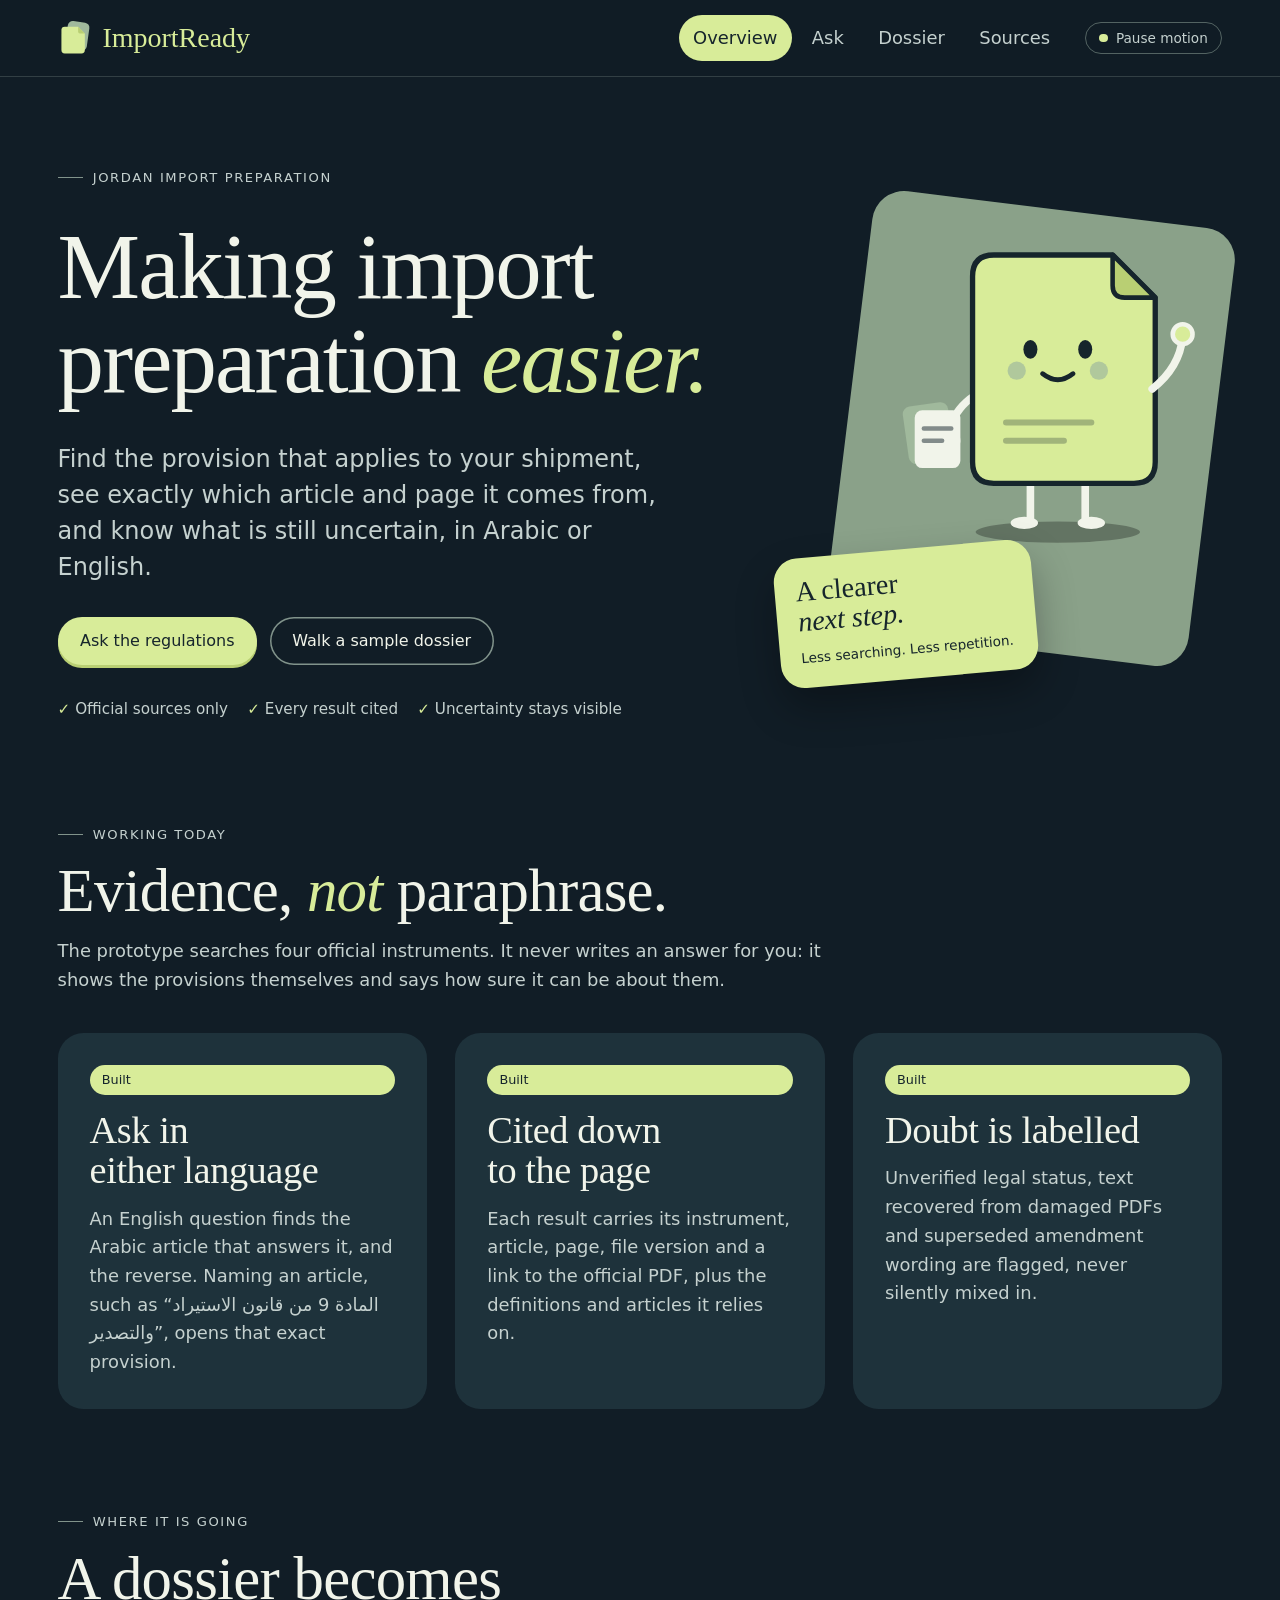
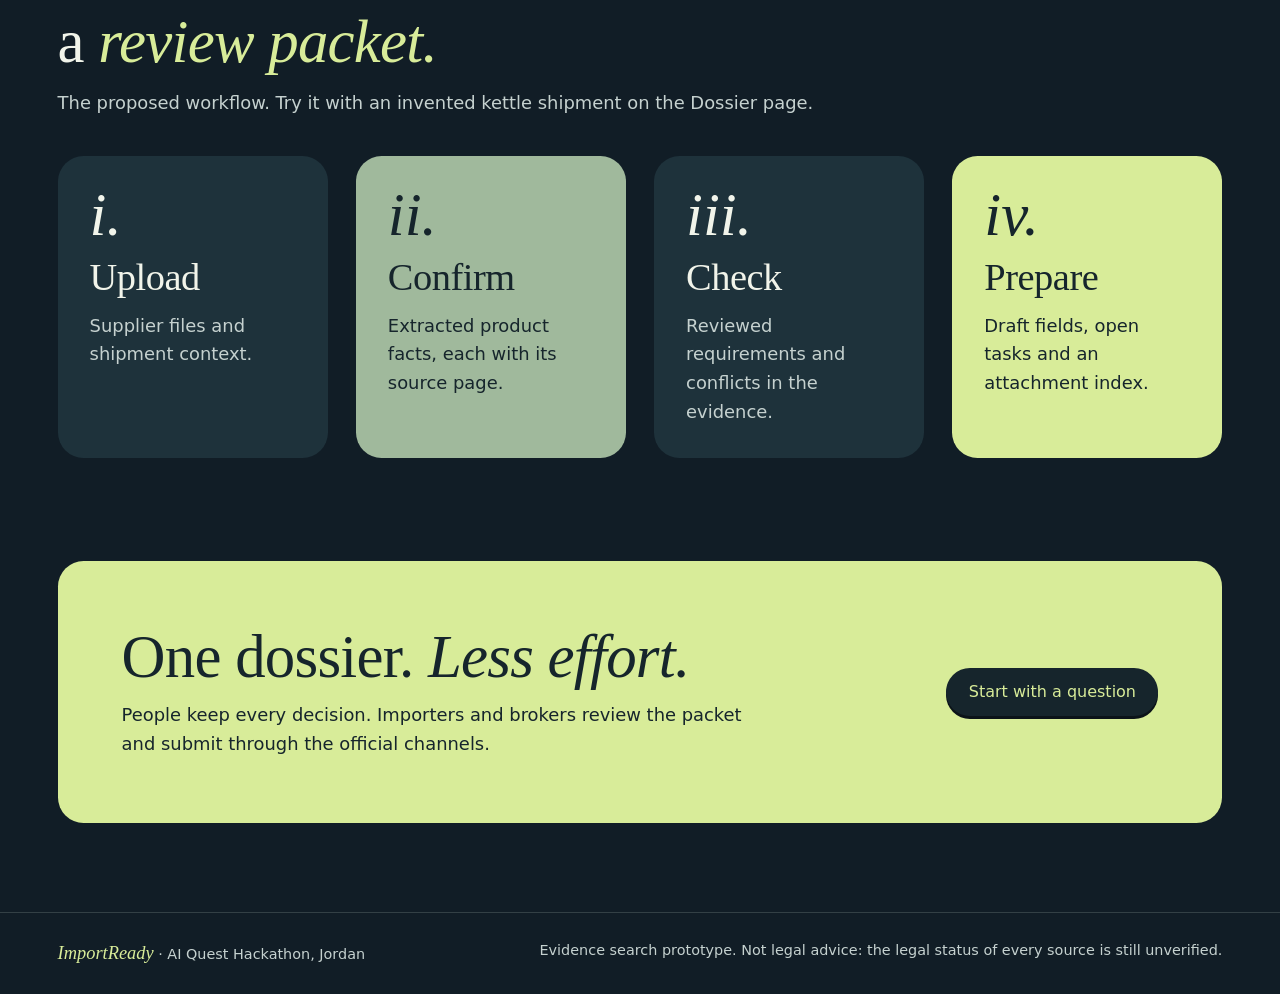
==== web/index.html @ 39a69809 "Add bilingual retrieval, evaluation and the ImportReady web UI - Extraction fixes on the real PDFs: " ====
<!doctype html>
<html lang="en">
<head>
  <meta charset="utf-8">
  <meta name="viewport" content="width=device-width, initial-scale=1">
  <meta name="description" content="ImportReady: find the Jordanian import provision that applies, with its article, page and source, in Arabic or English.">
  <meta name="color-scheme" content="dark">
  <title>ImportReady</title>
  <link rel="preload" href="fonts/CormorantGaramond-500.ttf" as="font" type="font/ttf" crossorigin>
  <link rel="preload" href="fonts/WorkSans-400.ttf" as="font" type="font/ttf" crossorigin>
  <link rel="stylesheet" href="styles.css">
  <script type="module" src="js/app.mjs"></script>
</head>
<body>
  <a class="skip-link" href="#main">Skip to content</a>

  <header class="site-header">
    <div class="wrap header-row">
      <a class="brand" href="#/" data-route-link aria-label="ImportReady, overview">
        <svg class="brand-mark" viewBox="0 0 40 44" aria-hidden="true" focusable="false">
          <rect class="mark-back" x="10" y="2" width="26" height="34" rx="6" transform="rotate(8 23 19)"/>
          <path class="mark-front" d="M8 8h16l8 8v20a4 4 0 0 1-4 4H8a4 4 0 0 1-4-4V12a4 4 0 0 1 4-4z"/>
          <path class="mark-fold" d="M24 8v6a2 2 0 0 0 2 2h6z"/>
        </svg>
        <span>ImportReady</span>
      </a>
      <button class="menu-button" type="button" aria-expanded="false" aria-controls="site-nav">
        <span class="menu-icon" aria-hidden="true"></span><span class="menu-label">Menu</span>
      </button>
      <nav id="site-nav" class="site-nav" aria-label="Main">
        <ul>
          <li><a href="#/" data-route-link data-route="home">Overview</a></li>
          <li><a href="#/ask" data-route-link data-route="ask">Ask</a></li>
          <li><a href="#/dossier" data-route-link data-route="dossier">Dossier</a></li>
          <li><a href="#/sources" data-route-link data-route="sources">Sources</a></li>
        </ul>
        <button class="motion-toggle" type="button" aria-pressed="false">
          <span class="motion-dot" aria-hidden="true"></span><span class="motion-label">Pause motion</span>
        </button>
      </nav>
    </div>
  </header>

  <div class="stage">
    <main id="main" class="route" tabindex="-1">
      <noscript>
        <div class="wrap"><p class="lede">ImportReady needs JavaScript to search the regulations. The sources are listed in <code>data/sources/registry.yaml</code>.</p></div>
      </noscript>
    </main>
    <div class="cover" aria-hidden="true" hidden>
      <div class="cover-sheet cover-back"></div>
      <div class="cover-sheet cover-front">
        <div class="cover-scene"></div>
        <p class="cover-caption"></p>
      </div>
    </div>
  </div>

  <footer class="site-footer">
    <div class="wrap footer-row">
      <p><span class="serif-italic">ImportReady</span> · AI Quest Hackathon, Jordan</p>
      <p class="footer-note">Evidence search prototype. Not legal advice: the legal status of every source is still unverified.</p>
    </div>
  </footer>
</body>
</html>
---- web/styles.css ----
/* ImportReady UI. Visual language from the "Soft Editorial / Workflow Relief" deck: deep navy canvas,
   soft paper sheets in lime and sage, an editorial serif for emphasis and a plain sans for reading. */

@font-face { font-family: 'Cormorant Garamond'; font-style: normal; font-weight: 500; font-display: swap; src: url(fonts/CormorantGaramond-500.ttf) format('truetype'); }
@font-face { font-family: 'Cormorant Garamond'; font-style: italic; font-weight: 400; font-display: swap; src: url(fonts/CormorantGaramond-400-italic.ttf) format('truetype'); }
@font-face { font-family: 'Work Sans'; font-style: normal; font-weight: 400; font-display: swap; src: url(fonts/WorkSans-400.ttf) format('truetype'); }
@font-face { font-family: 'Work Sans'; font-style: normal; font-weight: 500; font-display: swap; src: url(fonts/WorkSans-500.ttf) format('truetype'); }

:root {
  --canvas: #111d26;
  --surface: #1e323b;
  --surface-alt: #162833;
  --ink: #f1f4ea;
  --muted: #c5d1cf;
  --accent: #d8ec99;
  --accent-deep: #b9cf73;
  --sage: #a0b99c;
  --dark-ink: #16252c;
  --rule: #81938b;
  --warn: #f2c48d;

  --display: 'Cormorant Garamond', 'Iowan Old Style', Georgia, serif;
  --body: 'Work Sans', 'Segoe UI', system-ui, sans-serif;
  --arabic: 'Segoe UI', 'Noto Naskh Arabic', 'Noto Sans Arabic', Tahoma, 'Geeza Pro', sans-serif;

  --space-page: clamp(1rem, 4.5vw, 4.5rem);
  --measure: 78rem;
  --radius: clamp(1.1rem, 2vw, 2rem);
  --radius-sm: 0.9rem;
  --gap: clamp(1rem, 2.2vw, 2rem);
  --step-0: clamp(1rem, 0.96rem + 0.2vw, 1.125rem);
  --step-1: clamp(1.2rem, 1.1rem + 0.5vw, 1.5rem);
  --step-2: clamp(1.6rem, 1.3rem + 1.4vw, 2.4rem);
  --step-3: clamp(2.2rem, 1.6rem + 2.8vw, 3.8rem);
  --step-4: clamp(2.8rem, 1.8rem + 5vw, 6rem);
  --ease: cubic-bezier(0.16, 1, 0.3, 1);
  --header-h: 4.75rem;
}

*, *::before, *::after { box-sizing: border-box; }
html { background: var(--canvas); color-scheme: dark; }
body {
  margin: 0;
  min-height: 100vh;
  display: flex;
  flex-direction: column;
  background: var(--canvas);
  color: var(--ink);
  font: 400 var(--step-0)/1.6 var(--body);
  -webkit-font-smoothing: antialiased;
}
h1, h2, h3 { font-family: var(--display); font-weight: 500; line-height: 1.05; letter-spacing: -0.012em; margin: 0; text-wrap: balance; }
p { margin: 0; }
em { font-family: var(--display); font-style: italic; font-weight: 400; color: var(--accent); }
a { color: inherit; text-decoration-thickness: 1px; text-underline-offset: 0.25em; }
a:hover { color: var(--accent); }
:focus-visible { outline: 3px solid var(--accent); outline-offset: 4px; border-radius: 6px; }
::selection { background: var(--accent); color: var(--dark-ink); }
[hidden] { display: none !important; }
code { font-family: ui-monospace, 'Cascadia Code', Consolas, monospace; font-size: 0.9em; background: var(--surface-alt); padding: 0.1em 0.4em; border-radius: 0.35em; }

.wrap { width: min(100% - 2 * var(--space-page), var(--measure)); margin-inline: auto; }
[id], .tabs, .results { scroll-margin-top: calc(var(--header-h) + 1rem); }
.docs, .legend, .workflow, .uncovered, .evidence-list, .source-list { list-style: none; margin: 0; padding: 0; }
.serif-italic { font-family: var(--display); font-style: italic; }
.skip-link { position: absolute; left: 1rem; top: -4rem; z-index: 50; background: var(--accent); color: var(--dark-ink); padding: 0.6rem 1rem; border-radius: 0.6rem; font-weight: 500; }
.skip-link:focus { top: 1rem; }
.visually-hidden { position: absolute !important; width: 1px; height: 1px; overflow: hidden; clip: rect(0 0 0 0); white-space: nowrap; }

/* ------------------------------------------------------------------------- header */
.site-header { position: sticky; top: 0; z-index: 30; background: color-mix(in srgb, var(--canvas) 88%, transparent); backdrop-filter: blur(10px); border-bottom: 1px solid color-mix(in srgb, var(--rule) 30%, transparent); }
.header-row { min-height: var(--header-h); display: flex; align-items: center; gap: 1.5rem; }
.brand { display: inline-flex; align-items: center; gap: 0.7rem; text-decoration: none; color: var(--accent); font: 500 1.75rem/1 var(--display); }
.brand-mark { width: 2.1rem; height: 2.3rem; overflow: visible; }
.mark-back { fill: var(--sage); }
.mark-front { fill: var(--accent); }
.mark-fold { fill: var(--accent-deep); }
.site-nav { margin-left: auto; display: flex; align-items: center; gap: 1.25rem; }
.site-nav ul { display: flex; gap: 0.35rem; list-style: none; margin: 0; padding: 0; }
.site-nav a { display: block; padding: 0.55rem 0.9rem; border-radius: 999px; text-decoration: none; color: var(--muted); font-weight: 500; }
.site-nav a:hover { color: var(--ink); background: var(--surface-alt); }
.site-nav a[aria-current='page'] { color: var(--dark-ink); background: var(--accent); }
.motion-toggle { display: inline-flex; align-items: center; gap: 0.5rem; background: transparent; color: var(--muted); border: 1px solid color-mix(in srgb, var(--rule) 60%, transparent); border-radius: 999px; padding: 0.45rem 0.85rem; font: 500 0.85rem var(--body); cursor: pointer; }
.motion-toggle:hover { color: var(--ink); border-color: var(--rule); }
.motion-dot { width: 0.55rem; height: 0.55rem; border-radius: 50%; background: var(--accent); }
.motion-toggle[aria-pressed='true'] .motion-dot { background: transparent; box-shadow: inset 0 0 0 2px var(--muted); }
.menu-button { display: none; margin-left: auto; align-items: center; gap: 0.6rem; background: var(--surface); color: var(--ink); border: 0; border-radius: 999px; padding: 0.6rem 1rem; font: 500 0.95rem var(--body); cursor: pointer; }
.menu-icon, .menu-icon::before, .menu-icon::after { display: block; width: 1.1rem; height: 2px; background: currentColor; border-radius: 2px; position: relative; transition: transform 0.2s var(--ease), opacity 0.2s; }
.menu-icon::before, .menu-icon::after { content: ''; position: absolute; left: 0; }
.menu-icon::before { top: -6px; } .menu-icon::after { top: 6px; }
.menu-button[aria-expanded='true'] .menu-icon { background: transparent; }
.menu-button[aria-expanded='true'] .menu-icon::before { transform: translateY(6px) rotate(45deg); }
.menu-button[aria-expanded='true'] .menu-icon::after { transform: translateY(-6px) rotate(-45deg); }

/* ------------------------------------------------------------------------- stage + transition cover */
.stage { position: relative; flex: 1; display: flex; flex-direction: column; }
.route { flex: 1; outline: none; padding-bottom: clamp(3rem, 7vw, 6rem); }
.route[inert] { user-select: none; }
.cover { position: fixed; inset: var(--header-h) 0 0 0; z-index: 20; overflow: hidden; pointer-events: auto; }
.cover-sheet { position: absolute; inset: 0; border-radius: 2.5rem 2.5rem 0 0; transform: translateY(105%); }
.cover-back { background: var(--sage); }
.cover-front { background: var(--surface-alt); display: grid; place-content: center; justify-items: center; gap: 0.75rem; }
.cover-scene .guide { width: clamp(9rem, 22vw, 14rem); }
.cover-caption { font: italic 400 var(--step-2)/1.1 var(--display); color: var(--accent); }

/* ------------------------------------------------------------------------- shared components */
.label { display: inline-flex; align-items: center; gap: 0.6rem; color: var(--muted); font-size: 0.82rem; font-weight: 500; letter-spacing: 0.12em; text-transform: uppercase; }
.label::before { content: ''; width: 1.6rem; height: 1px; background: var(--rule); }
.lede { color: var(--muted); font-size: var(--step-1); line-height: 1.5; max-width: 38rem; }
.section { margin-top: clamp(3.5rem, 8vw, 7rem); }
.section-head { display: grid; gap: 0.9rem; margin-bottom: clamp(1.5rem, 3vw, 2.5rem); max-width: 48rem; }
.section-head h2 { font-size: var(--step-3); }
.section-head p { color: var(--muted); }

.button { display: inline-flex; align-items: center; justify-content: center; gap: 0.6rem; min-height: 3rem; padding: 0.8rem 1.4rem; border-radius: 999px; border: 0; cursor: pointer; text-decoration: none; font: 500 1rem/1.2 var(--body); transition: transform 0.15s var(--ease), box-shadow 0.15s var(--ease), background 0.2s; }
.button-primary { background: var(--accent); color: var(--dark-ink); box-shadow: 0 3px 0 var(--accent-deep); }
.button-primary:hover { color: var(--dark-ink); transform: translateY(-1px); box-shadow: 0 4px 0 var(--accent-deep); }
.button-primary:active { transform: translateY(2px); box-shadow: 0 1px 0 var(--accent-deep); }
.button-quiet { background: transparent; color: var(--ink); box-shadow: inset 0 0 0 1.5px var(--rule); }
.button-quiet:hover { color: var(--accent); box-shadow: inset 0 0 0 1.5px var(--accent); }
.button[disabled] { opacity: 0.55; cursor: progress; transform: none; }
.actions { display: flex; flex-wrap: wrap; gap: 0.8rem; }

.chip { display: inline-flex; align-items: center; gap: 0.4rem; padding: 0.25rem 0.7rem; border-radius: 999px; font-size: 0.8rem; font-weight: 500; background: var(--surface-alt); color: var(--muted); border: 1px solid color-mix(in srgb, var(--rule) 45%, transparent); white-space: nowrap; }
.chip-accent { background: var(--accent); color: var(--dark-ink); border-color: transparent; }
.chip-sage { background: var(--sage); color: var(--dark-ink); border-color: transparent; }
.chip-warn { background: transparent; color: var(--warn); border-color: color-mix(in srgb, var(--warn) 55%, transparent); }

.sheet { background: var(--surface); border-radius: var(--radius); padding: clamp(1.25rem, 2.5vw, 2.2rem); }
.sheet.lime { background: var(--accent); color: var(--dark-ink); }
.sheet.sage { background: var(--sage); color: var(--dark-ink); }
.sheet.lime em, .sheet.sage em { color: var(--dark-ink); }
.sheet.lime p, .sheet.sage p { color: var(--dark-ink); }
.grid { display: grid; gap: var(--gap); grid-template-columns: repeat(auto-fit, minmax(min(100%, 17rem), 1fr)); }
.card { display: flex; flex-direction: column; gap: 0.9rem; }
.card h3 { font-size: var(--step-2); }
.card p { color: var(--muted); }
.card .card-foot { margin-top: auto; padding-top: 0.6rem; }
.ordinal { font: italic 400 var(--step-3)/0.9 var(--display); }

/* Arabic and mixed-direction text */
[lang='ar'], .ar { font-family: var(--arabic); line-height: 1.85; }
.ar-title { font-family: var(--arabic); font-weight: 500; }

/* ------------------------------------------------------------------------- home */
.hero { display: grid; grid-template-columns: minmax(0, 1.25fr) minmax(0, 0.85fr); align-items: center; gap: clamp(1.5rem, 5vw, 5rem); padding-top: clamp(2.5rem, 7vw, 6rem); }
.hero-copy { display: grid; gap: clamp(1.2rem, 2.5vw, 2rem); }
.hero h1 { font-size: var(--step-4); line-height: 1.02; letter-spacing: -0.02em; }
.hero-art { position: relative; aspect-ratio: 4 / 4.6; max-width: 30rem; width: 100%; justify-self: center; }
.hero-art .back-sheet { position: absolute; inset: 4% 2% 10% 16%; background: var(--sage); border-radius: 2rem; transform: rotate(7deg); opacity: 0.85; }
.hero-art .note-sheet { position: absolute; left: 0; bottom: 4%; width: 58%; background: var(--accent); color: var(--dark-ink); border-radius: 1.5rem; padding: 1.2rem 1.3rem; transform: rotate(-5deg); box-shadow: 0 20px 40px rgb(0 0 0 / 0.3); }
.hero-art .note-sheet p { font: 500 clamp(1.3rem, 2.2vw, 1.9rem)/1.05 var(--display); }
.hero-art .note-sheet em { color: var(--dark-ink); }
.hero-art .note-sheet small { display: block; margin-top: 0.7rem; font-size: 0.85rem; }
.hero-art .guide { position: absolute; right: -2%; top: 0; width: 82%; }

.honest { display: flex; flex-wrap: wrap; gap: 0.5rem 1.2rem; color: var(--muted); font-size: 0.95rem; }
.honest span::before { content: '✓ '; color: var(--accent); }

.workflow { display: grid; gap: var(--gap); grid-template-columns: repeat(4, minmax(0, 1fr)); }
.workflow .sheet:nth-child(2) { background: var(--sage); color: var(--dark-ink); }
.workflow .sheet:nth-child(4) { background: var(--accent); color: var(--dark-ink); }
.workflow .sheet:nth-child(2) p, .workflow .sheet:nth-child(4) p { color: var(--dark-ink); }
.workflow h3 { font-size: var(--step-2); }

.closing { margin-top: clamp(3.5rem, 8vw, 7rem); background: var(--accent); color: var(--dark-ink); border-radius: var(--radius); padding: clamp(1.8rem, 5vw, 4rem); display: grid; grid-template-columns: minmax(0, 1fr) auto; gap: 2rem; align-items: center; }
.closing h2 { font-size: var(--step-3); }
.closing em { color: var(--dark-ink); }
.closing p { margin-top: 0.8rem; max-width: 40rem; }
.closing .button-primary { background: var(--dark-ink); color: var(--accent); box-shadow: 0 3px 0 #0b1318; }

/* ------------------------------------------------------------------------- ask */
.page-head { padding-top: clamp(2.5rem, 6vw, 5rem); display: grid; gap: 1.1rem; }
.page-head h1 { font-size: var(--step-4); }
.ask-layout { display: grid; grid-template-columns: minmax(0, 1fr) minmax(12rem, 16rem); gap: clamp(1.5rem, 4vw, 3rem); align-items: end; }
.ask-layout .guide { width: 100%; max-width: 15rem; }
.search-form { margin-top: clamp(1.8rem, 4vw, 2.6rem); display: grid; gap: 1rem; }
.search-form label { font-weight: 500; }
.search-box { display: flex; gap: 0.8rem; align-items: stretch; background: var(--surface); border-radius: 1.4rem; padding: 0.55rem; box-shadow: inset 0 0 0 1.5px color-mix(in srgb, var(--rule) 55%, transparent); }
.search-box:focus-within { box-shadow: inset 0 0 0 2px var(--accent); }
.search-box textarea { flex: 1; min-height: 3.2rem; resize: vertical; border: 0; background: transparent; color: var(--ink); font: 400 1.1rem/1.5 var(--body); padding: 0.55rem 0.8rem; }
.search-box textarea:focus { outline: none; }
.search-box textarea::placeholder { color: color-mix(in srgb, var(--muted) 70%, transparent); }
.search-box .button { align-self: flex-end; }
.examples { display: flex; flex-wrap: wrap; gap: 0.5rem; align-items: center; }
.examples > span { color: var(--muted); font-size: 0.9rem; margin-right: 0.3rem; }
.example { background: var(--surface-alt); color: var(--ink); border: 1px solid color-mix(in srgb, var(--rule) 45%, transparent); border-radius: 999px; padding: 0.4rem 0.9rem; font: 400 0.92rem var(--body); cursor: pointer; text-align: start; }
.example:hover { border-color: var(--accent); color: var(--accent); }
.options { color: var(--muted); }
.options summary { cursor: pointer; width: fit-content; font-weight: 500; }
.options-body { display: flex; flex-wrap: wrap; gap: 1rem 2rem; margin-top: 0.9rem; align-items: center; }
.options label { display: inline-flex; gap: 0.5rem; align-items: center; font-weight: 400; }
.options select { background: var(--surface); color: var(--ink); border: 1px solid var(--rule); border-radius: 0.6rem; padding: 0.4rem 0.6rem; font: 400 0.95rem var(--body); }
input[type='checkbox'], input[type='radio'] { accent-color: var(--accent); width: 1.1rem; height: 1.1rem; }
.service-status { display: inline-flex; align-items: center; gap: 0.5rem; font-size: 0.9rem; color: var(--muted); }
.service-status::before { content: ''; width: 0.55rem; height: 0.55rem; border-radius: 50%; background: var(--rule); }
.service-status[data-state='live']::before { background: var(--accent); }
.service-status[data-state='offline']::before { background: var(--warn); }

.results { margin-top: clamp(2rem, 5vw, 3.5rem); display: grid; gap: 1.2rem; }
.results-summary { color: var(--muted); }
.results-summary strong { color: var(--ink); font-weight: 500; }
.evidence-list { list-style: none; margin: 0; padding: 0; display: grid; gap: 1.1rem; }
.evidence { background: var(--surface); border-radius: var(--radius); padding: clamp(1.1rem, 2.4vw, 1.8rem); display: grid; gap: 1rem; border-left: 4px solid transparent; }
.evidence.is-context { margin-inline-start: clamp(0.8rem, 3vw, 2.5rem); background: var(--surface-alt); border-left-color: var(--sage); }
.evidence.is-exact { border-left-color: var(--accent); }
.evidence-head { display: flex; flex-wrap: wrap; gap: 0.5rem 0.9rem; align-items: baseline; justify-content: space-between; }
.evidence-head h3 { font-size: var(--step-1); font-family: var(--body); font-weight: 500; line-height: 1.3; letter-spacing: 0; }
.evidence-head .where { color: var(--accent); font-family: var(--display); font-size: 1.35rem; margin-inline-start: 0.4rem; }
.evidence-chips { display: flex; flex-wrap: wrap; gap: 0.4rem; }
.evidence-text { white-space: pre-line; font-size: 1.08rem; line-height: 1.85; color: var(--ink); max-width: 70ch; }
.evidence-text[lang='en'] { line-height: 1.65; }
.evidence-text[dir='rtl'] { margin-left: auto; } /* right-to-left passages sit against the right edge */
.evidence-text.is-clamped { max-height: 12.5em; overflow: hidden; mask-image: linear-gradient(to bottom, #000 70%, transparent); }
.evidence-meta { display: flex; flex-wrap: wrap; gap: 0.4rem 1.2rem; color: var(--muted); font-size: 0.88rem; align-items: center; }
.evidence-meta a { color: var(--accent); }
.link-button { background: none; border: 0; padding: 0; color: var(--accent); font: 500 0.9rem var(--body); cursor: pointer; text-decoration: underline; text-underline-offset: 0.25em; }
.caveats summary { cursor: pointer; color: var(--warn); font-size: 0.9rem; font-weight: 500; width: fit-content; }
.caveats ul { margin: 0.6rem 0 0; padding-inline-start: 1.2rem; color: var(--muted); font-size: 0.92rem; display: grid; gap: 0.35rem; }
.notice { display: grid; grid-template-columns: auto minmax(0, 1fr); gap: 1.2rem; align-items: center; }
.notice .guide { width: 6.5rem; }
.notice h2 { font-size: var(--step-2); margin-bottom: 0.4rem; }
.notice p { color: var(--muted); }
.searching { display: flex; align-items: center; gap: 1rem; color: var(--muted); }
.searching .guide { width: 5.5rem; }

/* ------------------------------------------------------------------------- dossier */
.demo-banner { display: flex; flex-wrap: wrap; gap: 0.6rem 1rem; align-items: center; background: var(--surface-alt); border: 1px dashed var(--rule); border-radius: 1rem; padding: 0.9rem 1.1rem; color: var(--muted); }
.demo-banner strong { color: var(--ink); font-weight: 500; }
.tabs { display: flex; flex-wrap: wrap; gap: 0.5rem; margin-top: clamp(1.8rem, 4vw, 2.6rem); }
.tab { display: inline-flex; align-items: baseline; gap: 0.6rem; background: transparent; color: var(--muted); border: 1.5px solid color-mix(in srgb, var(--rule) 55%, transparent); border-radius: 999px; padding: 0.55rem 1.1rem; font: 500 1rem var(--body); cursor: pointer; }
.tab .tab-n { font: italic 400 1.3rem/1 var(--display); }
.tab:hover { color: var(--ink); border-color: var(--rule); }
.tab[aria-selected='true'] { background: var(--accent); color: var(--dark-ink); border-color: var(--accent); }
.tab-panel { margin-top: 1.4rem; }
.dossier-layout { display: grid; grid-template-columns: minmax(0, 1fr) minmax(11rem, 15rem); gap: clamp(1.2rem, 4vw, 3rem); align-items: start; }
.dossier-layout > .guide { width: 100%; max-width: 15rem; position: sticky; top: calc(var(--header-h) + 1.5rem); }
.docs { display: grid; gap: var(--gap); grid-template-columns: repeat(auto-fit, minmax(min(100%, 12.5rem), 1fr)); }
.doc { position: relative; background: var(--surface); border-radius: 1.4rem; padding: 1.2rem 1.4rem 1.4rem; display: grid; gap: 0.3rem; }
.doc::after { content: ''; position: absolute; top: 0; right: 0; width: 1.6rem; height: 1.6rem; background: var(--surface-alt); border-radius: 0 1.4rem 0 0.6rem; }
.doc .doc-label { color: var(--muted); font-size: 0.9rem; }
.doc .model { font: 500 clamp(2rem, 3.5vw, 2.8rem)/1 var(--display); font-variant-numeric: tabular-nums; }
.doc.is-mismatch { box-shadow: inset 0 0 0 2px var(--warn); }
.doc.is-mismatch .model { color: var(--warn); }
.toggle-row { display: flex; flex-wrap: wrap; gap: 1rem; align-items: center; margin-top: 1.2rem; color: var(--muted); }
.toggle-row label { display: inline-flex; gap: 0.55rem; align-items: center; color: var(--ink); cursor: pointer; }
.facts { width: 100%; border-collapse: collapse; }
.facts th, .facts td { text-align: start; padding: 0.95rem 0.8rem; border-bottom: 1px dashed var(--rule); vertical-align: top; }
.facts thead th { color: var(--accent); font-weight: 500; font-size: 0.9rem; border-bottom: 1px solid var(--rule); }
.facts tbody th { font-weight: 500; }
.facts td { color: var(--muted); }
.facts fieldset { border: 0; margin: 0; padding: 0; display: flex; flex-wrap: wrap; gap: 0.4rem 1.1rem; }
.facts fieldset label { display: inline-flex; gap: 0.4rem; align-items: center; color: var(--ink); cursor: pointer; }
.table-scroll { overflow-x: auto; }
.findings { display: grid; gap: var(--gap); }
.finding { display: grid; gap: 0.8rem; }
.finding h3 { font-size: var(--step-2); }
.finding dl { display: grid; grid-template-columns: max-content minmax(0, 1fr); gap: 0.45rem 1.2rem; margin: 0; }
.finding dt { color: var(--muted); font-size: 0.9rem; padding-top: 0.1rem; }
.finding dd { margin: 0; }
.status { display: inline-flex; gap: 0.5rem; align-items: center; font-weight: 500; font-size: 0.95rem; }
.status .mark { display: inline-grid; place-items: center; width: 1.6rem; height: 1.6rem; border-radius: 50%; font-size: 0.95rem; }
.status-supplied .mark { background: var(--accent); color: var(--dark-ink); }
.status-not_applicable .mark { background: var(--sage); color: var(--dark-ink); }
.status-missing .mark { box-shadow: inset 0 0 0 2px var(--warn); color: var(--warn); }
.status-conflicting .mark { background: var(--warn); color: var(--dark-ink); }
.status-expert_review .mark { box-shadow: inset 0 0 0 2px var(--ink); color: var(--ink); }
.legend { display: grid; gap: 0.9rem; grid-template-columns: repeat(auto-fit, minmax(min(100%, 14rem), 1fr)); }
.legend p { color: var(--muted); font-size: 0.92rem; margin-top: 0.3rem; }
.packet { display: grid; gap: 1.2rem; }
.packet h3 { font-size: var(--step-2); }
.packet ul { margin: 0; padding-inline-start: 1.2rem; display: grid; gap: 0.5rem; }
.readiness { display: inline-flex; align-items: center; gap: 0.6rem; font: italic 400 var(--step-2)/1.1 var(--display); }

/* ------------------------------------------------------------------------- sources */
.sources-layout { display: grid; grid-template-columns: minmax(0, 1fr) minmax(11rem, 15rem); gap: clamp(1.2rem, 4vw, 3rem); align-items: end; }
.sources-layout .guide { width: 100%; max-width: 15rem; }
.source-list { list-style: none; padding: 0; margin: clamp(2rem, 4vw, 3rem) 0 0; display: grid; gap: var(--gap); grid-template-columns: repeat(auto-fit, minmax(min(100%, 22rem), 1fr)); }
.source { display: flex; flex-direction: column; gap: 0.9rem; }
.source .ar-title { font-size: 1.35rem; line-height: 1.6; }
.source .en-title { font: 500 var(--step-1)/1.2 var(--display); color: var(--accent); }
.source dl { display: grid; grid-template-columns: max-content minmax(0, 1fr); gap: 0.35rem 1rem; margin: 0; font-size: 0.92rem; }
.source dt { color: var(--muted); }
.source dd { margin: 0; overflow-wrap: anywhere; }
.source .card-foot { margin-top: auto; display: flex; flex-wrap: wrap; gap: 0.5rem; align-items: center; }
.uncovered { display: grid; gap: var(--gap); grid-template-columns: repeat(auto-fit, minmax(min(100%, 15rem), 1fr)); }
.uncovered .sheet { background: transparent; box-shadow: inset 0 0 0 1.5px color-mix(in srgb, var(--rule) 55%, transparent); }
.uncovered h3 { font-size: var(--step-1); font-family: var(--body); font-weight: 500; line-height: 1.3; letter-spacing: 0; }
.uncovered p { color: var(--muted); margin-top: 0.5rem; }

/* ------------------------------------------------------------------------- not found */
.lost { display: grid; grid-template-columns: minmax(0, 1fr) minmax(10rem, 16rem); gap: 2rem; align-items: center; padding-top: clamp(3rem, 8vw, 6rem); }
.lost .guide { width: 100%; }

/* ------------------------------------------------------------------------- footer */
.site-footer { border-top: 1px solid color-mix(in srgb, var(--rule) 30%, transparent); padding: 1.6rem 0; color: var(--muted); font-size: 0.9rem; }
.footer-row { display: flex; flex-wrap: wrap; gap: 0.5rem 2rem; justify-content: space-between; }
.footer-row .serif-italic { color: var(--accent); font-size: 1.15rem; }

/* ------------------------------------------------------------------------- the guide (SVG character) */
.guide { display: block; overflow: visible; }
.guide .g-body { fill: var(--accent); stroke: var(--dark-ink); stroke-width: 3.5; stroke-linejoin: round; }
.guide .g-fold { fill: var(--accent-deep); stroke: var(--dark-ink); stroke-width: 3; stroke-linejoin: round; }
.guide .g-lines { stroke: var(--dark-ink); stroke-width: 4; stroke-linecap: round; opacity: 0.28; }
.guide .g-eye { fill: var(--dark-ink); transform-box: fill-box; transform-origin: 50% 50%; }
.guide .g-mouth { fill: none; stroke: var(--dark-ink); stroke-width: 3.2; stroke-linecap: round; }
.guide .g-cheek { fill: var(--sage); opacity: 0.7; }
.guide .g-limb { fill: none; stroke: var(--ink); stroke-width: 5; stroke-linecap: round; }
.guide .g-hand { fill: var(--accent); stroke: var(--ink); stroke-width: 3; }
.guide .g-foot { fill: var(--ink); }
.guide .g-shadow { fill: #000; opacity: 0.28; }
.guide .p-sheet { fill: var(--ink); } .guide .p-sheet-back { fill: var(--sage); } .guide .p-ink { stroke: var(--dark-ink); stroke-width: 3; stroke-linecap: round; opacity: 0.5; }
.guide .p-handle { stroke: var(--ink); stroke-width: 5; stroke-linecap: round; }
.guide .p-lens { fill: rgb(216 236 153 / 0.18); stroke: var(--ink); stroke-width: 4.5; }
.guide .p-glint { fill: none; stroke: var(--ink); stroke-width: 2.5; stroke-linecap: round; opacity: 0.8; }
.guide .p-stamp-grip { fill: var(--sage); stroke: var(--ink); stroke-width: 3; }
.guide .p-stamp-base { fill: var(--ink); }
.guide .p-paper { fill: var(--ink); opacity: 0.92; }
.guide .p-check { fill: none; stroke: var(--sage); stroke-width: 3.5; stroke-linecap: round; stroke-linejoin: round; }
.guide .p-board { fill: var(--surface); stroke: color-mix(in srgb, var(--rule) 70%, transparent); stroke-width: 2; }
.guide .p-doc { fill: var(--sage); } .guide .p-doc.alt { fill: var(--accent); }
.guide .p-question { fill: none; stroke: var(--accent); stroke-width: 4.5; stroke-linecap: round; }
.guide .p-question-dot { fill: var(--accent); }
.guide .mirrored { transform: scaleX(-1); transform-origin: 116px 0; }

/* Pivots in the drawing's coordinate space (view-box), set per limb. */
.guide .arm-near, .guide .arm-far, .guide .bob { transform-box: view-box; }
.guide .bob { transform-origin: 116px 200px; }
.guide .arm-near { transform-origin: 178px 120px; }
.guide .arm-far { transform-origin: 62px 120px; }

@keyframes bob { 0%, 100% { transform: translateY(0); } 50% { transform: translateY(-4px); } }
@keyframes blink { 0%, 92%, 100% { transform: scaleY(1); } 95% { transform: scaleY(0.1); } }
@keyframes wave { 0%, 100% { transform: rotate(0deg); } 25% { transform: rotate(-14deg); } 75% { transform: rotate(10deg); } }
@keyframes sweep { 0%, 100% { transform: rotate(-6deg); } 50% { transform: rotate(10deg); } }
@keyframes press { 0%, 55%, 100% { transform: rotate(0deg) translateY(0); } 70% { transform: rotate(14deg) translateY(10px); } 82% { transform: rotate(14deg) translateY(10px); } }
@keyframes check-in { 0%, 68% { stroke-dashoffset: 30; } 80%, 100% { stroke-dashoffset: 0; } }
@keyframes point { 0%, 100% { transform: rotate(0deg); } 50% { transform: rotate(-7deg); } }
@keyframes shrug { 0%, 100% { transform: translateY(0); } 50% { transform: translateY(-5px); } }

.motion-on .guide .bob { animation: bob 3.6s ease-in-out infinite; }
.motion-on .guide .g-eye { animation: blink 5.2s ease-in-out infinite; }
.motion-on .guide.pose-wave .arm-near { animation: wave 2.4s var(--ease) infinite; }
.motion-on .guide.pose-search .arm-near { animation: sweep 2.8s ease-in-out infinite; }
.motion-on .guide.pose-stamp .arm-near { animation: press 2.6s var(--ease) infinite; }
.guide.pose-stamp .p-check { stroke-dasharray: 30; }
.motion-on .guide.pose-stamp .p-check { animation: check-in 2.6s var(--ease) infinite; }
.motion-on .guide.pose-shelf .arm-far { animation: point 2.4s ease-in-out infinite; }
.motion-on .guide.pose-shrug .arm-near, .motion-on .guide.pose-shrug .arm-far { animation: shrug 2s ease-in-out infinite; }
/* One dominant moving element: smaller, secondary guides stay still apart from blinking. */
.motion-on .guide.is-quiet .bob, .motion-on .guide.is-quiet .arm-near, .motion-on .guide.is-quiet .arm-far { animation: none; }

/* Entrance (applied by JS only when motion is on, so content is visible by default). */
@keyframes rise { from { opacity: 0; transform: translateY(14px); } to { opacity: 1; transform: none; } }
.motion-on .enter > * { animation: rise 0.6s var(--ease) both; }
.motion-on .enter > :nth-child(2) { animation-delay: 0.06s; }
.motion-on .enter > :nth-child(3) { animation-delay: 0.12s; }
.motion-on .enter > :nth-child(n + 4) { animation-delay: 0.18s; }

/* ------------------------------------------------------------------------- responsive */
@media (max-width: 60rem) {
  .workflow { grid-template-columns: repeat(2, minmax(0, 1fr)); }
  .closing { grid-template-columns: 1fr; }
}
@media (max-width: 52rem) {
  .menu-button { display: inline-flex; }
  .site-nav { position: absolute; top: 100%; left: 0; right: 0; flex-direction: column; align-items: stretch; gap: 0.8rem; padding: 1rem var(--space-page) 1.4rem; background: var(--canvas); border-bottom: 1px solid color-mix(in srgb, var(--rule) 40%, transparent); }
  .site-nav:not(.is-open) { display: none; }
  .site-nav ul { flex-direction: column; }
  .site-nav a { padding: 0.8rem 1rem; }
  .motion-toggle { align-self: flex-start; }
  .hero { grid-template-columns: 1fr; padding-top: 2rem; }
  .hero-art { max-width: 17rem; justify-self: center; aspect-ratio: 4 / 3.4; } /* reading first, art after */
  .hero-art .back-sheet { inset: 6% 18% 14% 22%; }
  .hero-art .guide { width: 58%; right: 8%; }
  .hero-art .note-sheet { width: 52%; padding: 0.9rem 1rem; }
  .ask-layout, .dossier-layout, .sources-layout, .lost { grid-template-columns: 1fr; }
  .ask-layout > .guide, .sources-layout > .guide { display: none; }
  .dossier-layout > .guide { position: static; max-width: 8rem; order: -1; }
  .lost .guide { max-width: 10rem; order: -1; }
}
@media (max-width: 34rem) {
  .workflow { grid-template-columns: 1fr; }
  .search-box { flex-direction: column; }
  .search-box .button { align-self: stretch; }
  .finding dl { grid-template-columns: 1fr; gap: 0.15rem; }
  .finding dd { margin-bottom: 0.5rem; }
  .notice { grid-template-columns: 1fr; }
  .facts thead { display: none; }
  .facts tr { display: grid; padding: 0.6rem 0; border-bottom: 1px dashed var(--rule); }
  .facts th, .facts td { border: 0; padding: 0.25rem 0; }
}

@media (prefers-reduced-motion: reduce) {
  *, *::before, *::after { animation: none !important; transition-duration: 0.01ms !important; scroll-behavior: auto !important; }
}
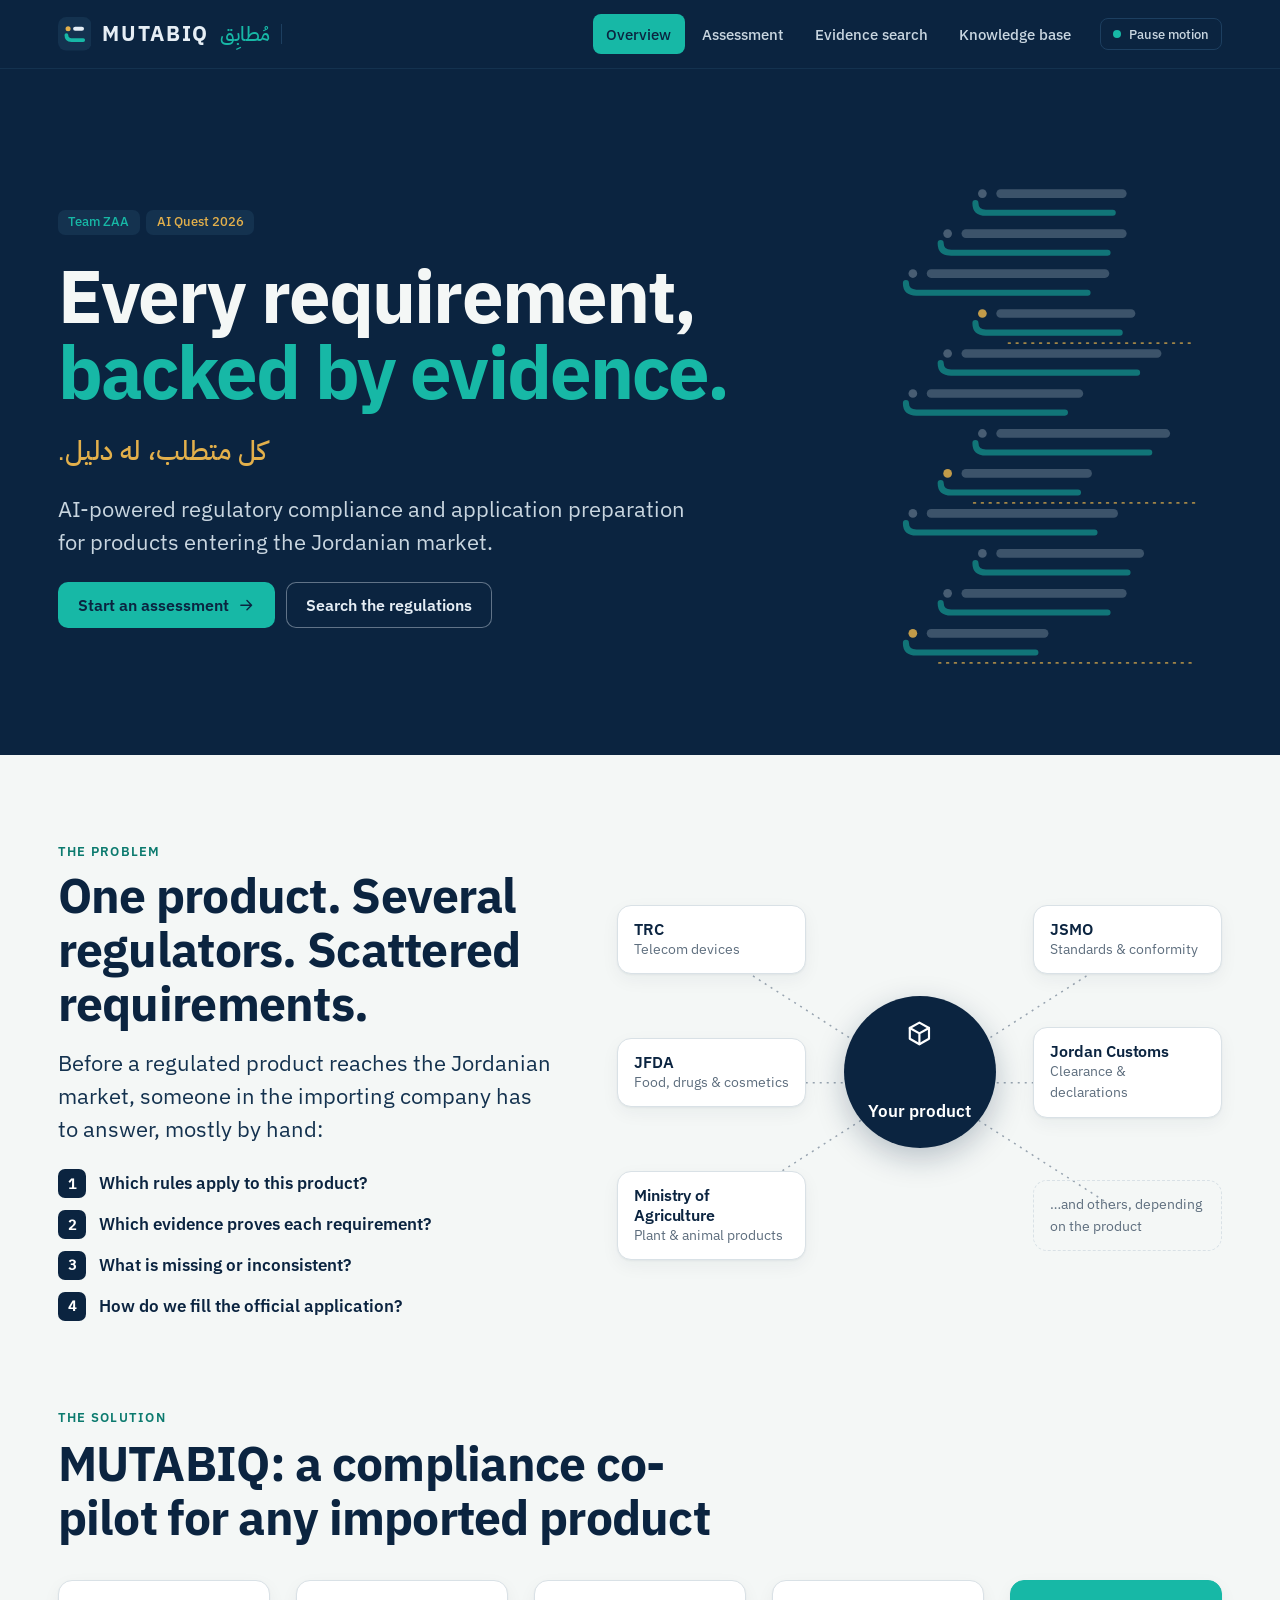
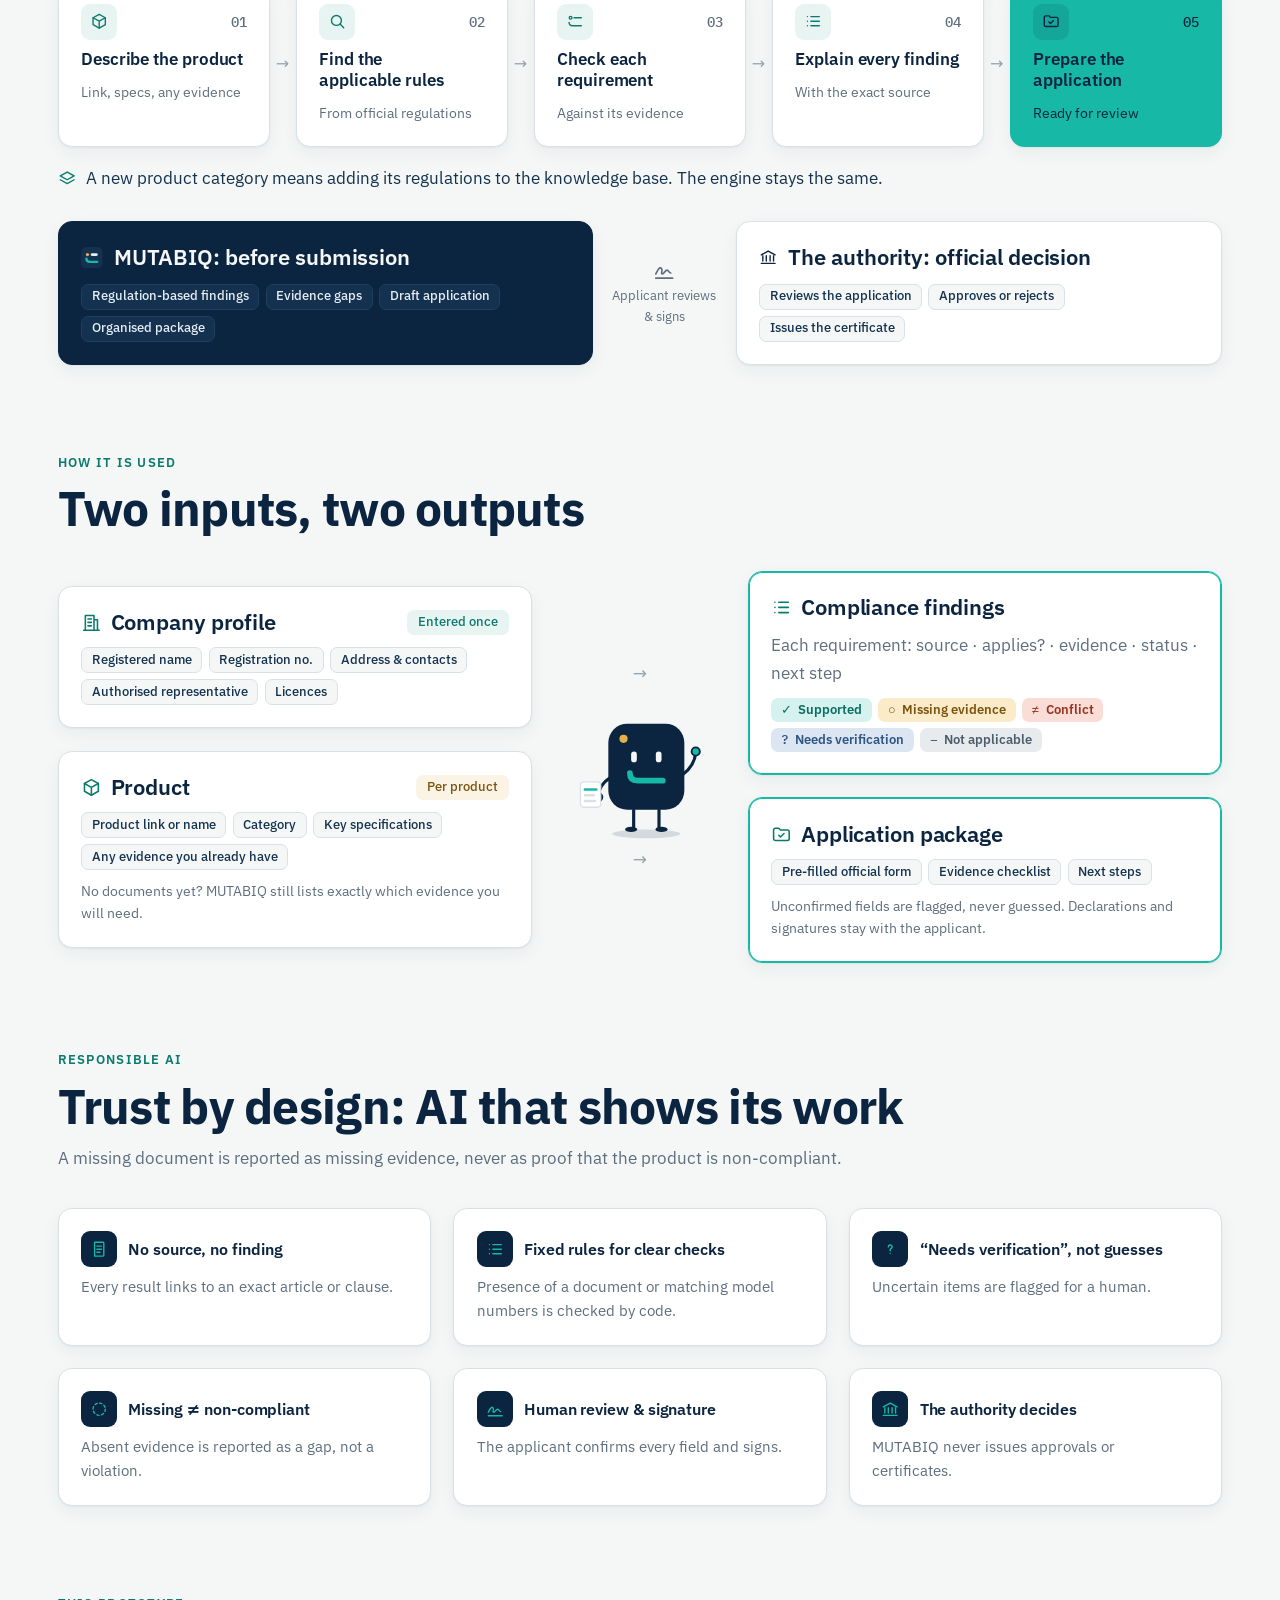
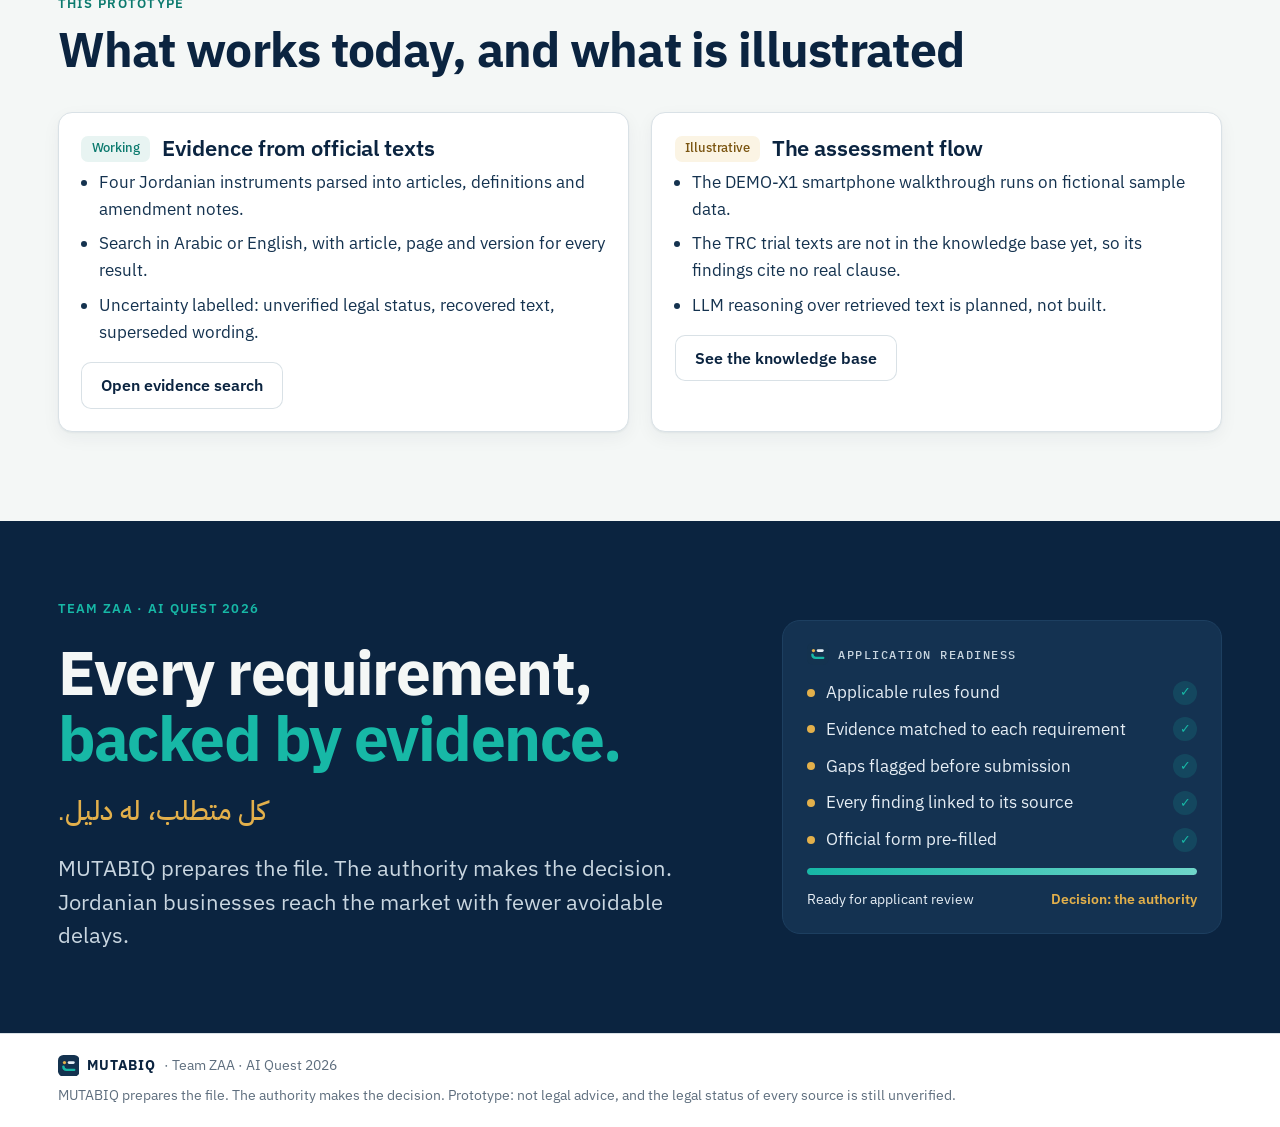
==== commit 1148edaf: "Rebrand the UI as MUTABIQ and add the retrieval tuning - UI follows the MUTABIQ deck: IBM Plex fonts" ====
--- a/web/index.html
+++ b/web/index.html
@@ -3,11 +3,13 @@
 <head>
   <meta charset="utf-8">
   <meta name="viewport" content="width=device-width, initial-scale=1">
-  <meta name="description" content="ImportReady: find the Jordanian import provision that applies, with its article, page and source, in Arabic or English.">
-  <meta name="color-scheme" content="dark">
-  <title>ImportReady</title>
-  <link rel="preload" href="fonts/CormorantGaramond-500.ttf" as="font" type="font/ttf" crossorigin>
-  <link rel="preload" href="fonts/WorkSans-400.ttf" as="font" type="font/ttf" crossorigin>
+  <meta name="description" content="MUTABIQ: every requirement, backed by evidence. Regulatory compliance and application preparation for products entering the Jordanian market.">
+  <meta name="theme-color" content="#0b2440">
+  <link rel="icon" href="favicon.svg" type="image/svg+xml">
+  <title>MUTABIQ</title>
+  <link rel="preload" href="fonts/IBMPlexSans-700-latin.woff2" as="font" type="font/woff2" crossorigin>
+  <link rel="preload" href="fonts/IBMPlexSans-400-latin.woff2" as="font" type="font/woff2" crossorigin>
+  <link rel="stylesheet" href="fonts/fonts.css">
   <link rel="stylesheet" href="styles.css">
   <script type="module" src="js/app.mjs"></script>
 </head>
@@ -16,13 +18,13 @@
 
   <header class="site-header">
     <div class="wrap header-row">
-      <a class="brand" href="#/" data-route-link aria-label="ImportReady, overview">
-        <svg class="brand-mark" viewBox="0 0 40 44" aria-hidden="true" focusable="false">
-          <rect class="mark-back" x="10" y="2" width="26" height="34" rx="6" transform="rotate(8 23 19)"/>
-          <path class="mark-front" d="M8 8h16l8 8v20a4 4 0 0 1-4 4H8a4 4 0 0 1-4-4V12a4 4 0 0 1 4-4z"/>
-          <path class="mark-fold" d="M24 8v6a2 2 0 0 0 2 2h6z"/>
+      <a class="brand" href="#/" data-route-link aria-label="MUTABIQ, overview">
+        <svg class="brand-mark" viewBox="0 0 40 40" aria-hidden="true" focusable="false">
+          <rect class="mark-tile" width="40" height="40" rx="10"/>
+          <circle class="mark-dot" cx="12" cy="14" r="3"/><rect class="mark-bar" x="18" y="11.5" width="13" height="5" rx="2.5"/>
+          <path class="mark-check" d="M10 21.5Q10 27.5 16 27.5H30"/>
         </svg>
-        <span>ImportReady</span>
+        <span class="wordmark">MUTABIQ</span><span class="wordmark-ar" lang="ar" dir="rtl">مُطابِق</span>
       </a>
       <button class="menu-button" type="button" aria-expanded="false" aria-controls="site-nav">
         <span class="menu-icon" aria-hidden="true"></span><span class="menu-label">Menu</span>
@@ -30,9 +32,9 @@
       <nav id="site-nav" class="site-nav" aria-label="Main">
         <ul>
           <li><a href="#/" data-route-link data-route="home">Overview</a></li>
-          <li><a href="#/ask" data-route-link data-route="ask">Ask</a></li>
-          <li><a href="#/dossier" data-route-link data-route="dossier">Dossier</a></li>
-          <li><a href="#/sources" data-route-link data-route="sources">Sources</a></li>
+          <li><a href="#/assessment" data-route-link data-route="assessment">Assessment</a></li>
+          <li><a href="#/ask" data-route-link data-route="ask">Evidence search</a></li>
+          <li><a href="#/sources" data-route-link data-route="sources">Knowledge base</a></li>
         </ul>
         <button class="motion-toggle" type="button" aria-pressed="false">
           <span class="motion-dot" aria-hidden="true"></span><span class="motion-label">Pause motion</span>
@@ -44,7 +46,7 @@
   <div class="stage">
     <main id="main" class="route" tabindex="-1">
       <noscript>
-        <div class="wrap"><p class="lede">ImportReady needs JavaScript to search the regulations. The sources are listed in <code>data/sources/registry.yaml</code>.</p></div>
+        <div class="wrap"><p class="lede">MUTABIQ needs JavaScript to run. The knowledge base is listed in <code>data/sources/registry.yaml</code>.</p></div>
       </noscript>
     </main>
     <div class="cover" aria-hidden="true" hidden>
@@ -58,8 +60,15 @@
 
   <footer class="site-footer">
     <div class="wrap footer-row">
-      <p><span class="serif-italic">ImportReady</span> · AI Quest Hackathon, Jordan</p>
-      <p class="footer-note">Evidence search prototype. Not legal advice: the legal status of every source is still unverified.</p>
+      <p class="footer-brand">
+        <svg class="brand-mark small" viewBox="0 0 40 40" aria-hidden="true" focusable="false">
+          <rect class="mark-tile" width="40" height="40" rx="10"/>
+          <circle class="mark-dot" cx="12" cy="14" r="3"/><rect class="mark-bar" x="18" y="11.5" width="13" height="5" rx="2.5"/>
+          <path class="mark-check" d="M10 21.5Q10 27.5 16 27.5H30"/>
+        </svg>
+        <strong>MUTABIQ</strong> · Team ZAA · AI Quest 2026
+      </p>
+      <p class="footer-note">MUTABIQ prepares the file. The authority makes the decision. Prototype: not legal advice, and the legal status of every source is still unverified.</p>
     </div>
   </footer>
 </body>
--- a/web/fonts/fonts.css
+++ b/web/fonts/fonts.css
@@ -0,0 +1,77 @@
+/* IBM Plex Sans, Sans Arabic and Mono (SIL Open Font License), self-hosted. */
+@font-face {
+  font-family: 'IBM Plex Mono';
+  font-style: normal;
+  font-weight: 400;
+  font-display: swap;
+  src: url(IBMPlexMono-400-latin.woff2) format('woff2');
+  unicode-range: U+0000-00FF, U+0131, U+0152-0153, U+02BB-02BC, U+02C6, U+02DA, U+02DC, U+0304, U+0308, U+0329, U+2000-206F, U+20AC, U+2122, U+2191, U+2193, U+2212, U+2215, U+FEFF, U+FFFD;
+}
+@font-face {
+  font-family: 'IBM Plex Mono';
+  font-style: normal;
+  font-weight: 500;
+  font-display: swap;
+  src: url(IBMPlexMono-500-latin.woff2) format('woff2');
+  unicode-range: U+0000-00FF, U+0131, U+0152-0153, U+02BB-02BC, U+02C6, U+02DA, U+02DC, U+0304, U+0308, U+0329, U+2000-206F, U+20AC, U+2122, U+2191, U+2193, U+2212, U+2215, U+FEFF, U+FFFD;
+}
+@font-face {
+  font-family: 'IBM Plex Sans';
+  font-style: normal;
+  font-weight: 400;
+  font-stretch: 100%;
+  font-display: swap;
+  src: url(IBMPlexSans-400-latin.woff2) format('woff2');
+  unicode-range: U+0000-00FF, U+0131, U+0152-0153, U+02BB-02BC, U+02C6, U+02DA, U+02DC, U+0304, U+0308, U+0329, U+2000-206F, U+20AC, U+2122, U+2191, U+2193, U+2212, U+2215, U+FEFF, U+FFFD;
+}
+@font-face {
+  font-family: 'IBM Plex Sans';
+  font-style: normal;
+  font-weight: 500;
+  font-stretch: 100%;
+  font-display: swap;
+  src: url(IBMPlexSans-500-latin.woff2) format('woff2');
+  unicode-range: U+0000-00FF, U+0131, U+0152-0153, U+02BB-02BC, U+02C6, U+02DA, U+02DC, U+0304, U+0308, U+0329, U+2000-206F, U+20AC, U+2122, U+2191, U+2193, U+2212, U+2215, U+FEFF, U+FFFD;
+}
+@font-face {
+  font-family: 'IBM Plex Sans';
+  font-style: normal;
+  font-weight: 600;
+  font-stretch: 100%;
+  font-display: swap;
+  src: url(IBMPlexSans-600-latin.woff2) format('woff2');
+  unicode-range: U+0000-00FF, U+0131, U+0152-0153, U+02BB-02BC, U+02C6, U+02DA, U+02DC, U+0304, U+0308, U+0329, U+2000-206F, U+20AC, U+2122, U+2191, U+2193, U+2212, U+2215, U+FEFF, U+FFFD;
+}
+@font-face {
+  font-family: 'IBM Plex Sans';
+  font-style: normal;
+  font-weight: 700;
+  font-stretch: 100%;
+  font-display: swap;
+  src: url(IBMPlexSans-700-latin.woff2) format('woff2');
+  unicode-range: U+0000-00FF, U+0131, U+0152-0153, U+02BB-02BC, U+02C6, U+02DA, U+02DC, U+0304, U+0308, U+0329, U+2000-206F, U+20AC, U+2122, U+2191, U+2193, U+2212, U+2215, U+FEFF, U+FFFD;
+}
+@font-face {
+  font-family: 'IBM Plex Sans Arabic';
+  font-style: normal;
+  font-weight: 400;
+  font-display: swap;
+  src: url(IBMPlexSansArabic-400-arabic.woff2) format('woff2');
+  unicode-range: U+0600-06FF, U+0750-077F, U+0870-0891, U+0897-08E1, U+08E3-08FF, U+200C-200E, U+2010-2011, U+204F, U+2E41, U+FB50-FDFF, U+FE70-FE74, U+FE76-FEFC, U+102E0-102FB, U+10E60-10E7E, U+10EC2-10EC7, U+10EC9-10EEE, U+10EF0-10EFF, U+1EE00-1EE03, U+1EE05-1EE1F, U+1EE21-1EE22, U+1EE24, U+1EE27, U+1EE29-1EE32, U+1EE34-1EE37, U+1EE39, U+1EE3B, U+1EE42, U+1EE47, U+1EE49, U+1EE4B, U+1EE4D-1EE4F, U+1EE51-1EE52, U+1EE54, U+1EE57, U+1EE59, U+1EE5B, U+1EE5D, U+1EE5F, U+1EE61-1EE62, U+1EE64, U+1EE67-1EE6A, U+1EE6C-1EE72, U+1EE74-1EE77, U+1EE79-1EE7C, U+1EE7E, U+1EE80-1EE89, U+1EE8B-1EE9B, U+1EEA1-1EEA3, U+1EEA5-1EEA9, U+1EEAB-1EEBB, U+1EEF0-1EEF1;
+}
+@font-face {
+  font-family: 'IBM Plex Sans Arabic';
+  font-style: normal;
+  font-weight: 500;
+  font-display: swap;
+  src: url(IBMPlexSansArabic-500-arabic.woff2) format('woff2');
+  unicode-range: U+0600-06FF, U+0750-077F, U+0870-0891, U+0897-08E1, U+08E3-08FF, U+200C-200E, U+2010-2011, U+204F, U+2E41, U+FB50-FDFF, U+FE70-FE74, U+FE76-FEFC, U+102E0-102FB, U+10E60-10E7E, U+10EC2-10EC7, U+10EC9-10EEE, U+10EF0-10EFF, U+1EE00-1EE03, U+1EE05-1EE1F, U+1EE21-1EE22, U+1EE24, U+1EE27, U+1EE29-1EE32, U+1EE34-1EE37, U+1EE39, U+1EE3B, U+1EE42, U+1EE47, U+1EE49, U+1EE4B, U+1EE4D-1EE4F, U+1EE51-1EE52, U+1EE54, U+1EE57, U+1EE59, U+1EE5B, U+1EE5D, U+1EE5F, U+1EE61-1EE62, U+1EE64, U+1EE67-1EE6A, U+1EE6C-1EE72, U+1EE74-1EE77, U+1EE79-1EE7C, U+1EE7E, U+1EE80-1EE89, U+1EE8B-1EE9B, U+1EEA1-1EEA3, U+1EEA5-1EEA9, U+1EEAB-1EEBB, U+1EEF0-1EEF1;
+}
+@font-face {
+  font-family: 'IBM Plex Sans Arabic';
+  font-style: normal;
+  font-weight: 600;
+  font-display: swap;
+  src: url(IBMPlexSansArabic-600-arabic.woff2) format('woff2');
+  unicode-range: U+0600-06FF, U+0750-077F, U+0870-0891, U+0897-08E1, U+08E3-08FF, U+200C-200E, U+2010-2011, U+204F, U+2E41, U+FB50-FDFF, U+FE70-FE74, U+FE76-FEFC, U+102E0-102FB, U+10E60-10E7E, U+10EC2-10EC7, U+10EC9-10EEE, U+10EF0-10EFF, U+1EE00-1EE03, U+1EE05-1EE1F, U+1EE21-1EE22, U+1EE24, U+1EE27, U+1EE29-1EE32, U+1EE34-1EE37, U+1EE39, U+1EE3B, U+1EE42, U+1EE47, U+1EE49, U+1EE4B, U+1EE4D-1EE4F, U+1EE51-1EE52, U+1EE54, U+1EE57, U+1EE59, U+1EE5B, U+1EE5D, U+1EE5F, U+1EE61-1EE62, U+1EE64, U+1EE67-1EE6A, U+1EE6C-1EE72, U+1EE74-1EE77, U+1EE79-1EE7C, U+1EE7E, U+1EE80-1EE89, U+1EE8B-1EE9B, U+1EEA1-1EEA3, U+1EEA5-1EEA9, U+1EEAB-1EEBB, U+1EEF0-1EEF1;
+}
--- a/web/styles.css
+++ b/web/styles.css
@@ -1,91 +1,95 @@
-/* ImportReady UI. Visual language from the "Soft Editorial / Workflow Relief" deck: deep navy canvas,
-   soft paper sheets in lime and sage, an editorial serif for emphasis and a plain sans for reading. */
-
-@font-face { font-family: 'Cormorant Garamond'; font-style: normal; font-weight: 500; font-display: swap; src: url(fonts/CormorantGaramond-500.ttf) format('truetype'); }
-@font-face { font-family: 'Cormorant Garamond'; font-style: italic; font-weight: 400; font-display: swap; src: url(fonts/CormorantGaramond-400-italic.ttf) format('truetype'); }
-@font-face { font-family: 'Work Sans'; font-style: normal; font-weight: 400; font-display: swap; src: url(fonts/WorkSans-400.ttf) format('truetype'); }
-@font-face { font-family: 'Work Sans'; font-style: normal; font-weight: 500; font-display: swap; src: url(fonts/WorkSans-500.ttf) format('truetype'); }
+/* MUTABIQ UI. Visual system from the MUTABIQ deck: navy hero and closing bands, a light canvas with
+   white bordered cards, teal for evidence and progress, gold for the Arabic tagline and markers,
+   IBM Plex Sans / Sans Arabic / Mono. */
 
 :root {
-  --canvas: #111d26;
-  --surface: #1e323b;
-  --surface-alt: #162833;
-  --ink: #f1f4ea;
-  --muted: #c5d1cf;
-  --accent: #d8ec99;
-  --accent-deep: #b9cf73;
-  --sage: #a0b99c;
-  --dark-ink: #16252c;
-  --rule: #81938b;
-  --warn: #f2c48d;
-
-  --display: 'Cormorant Garamond', 'Iowan Old Style', Georgia, serif;
-  --body: 'Work Sans', 'Segoe UI', system-ui, sans-serif;
-  --arabic: 'Segoe UI', 'Noto Naskh Arabic', 'Noto Sans Arabic', Tahoma, 'Geeza Pro', sans-serif;
+  --navy: #0b2440;
+  --navy-2: #14324f;
+  --navy-3: #1d3f60;
+  --canvas: #f4f7f6;
+  --surface: #ffffff;
+  --border: #d9e1e6;
+  --ink: #14324f;
+  --muted: #5e6e7e;
+  --teal: #17b8a6;
+  --teal-deep: #0b7a6e;
+  --teal-tint: #e8f4f2;
+  --teal-tint-2: #d6f2ee;
+  --gold: #e3b04b;
+  --on-dark: #e6eef5;
+  --on-dark-muted: #c9d6e0;
+
+  --st-supported-bg: #d6f2ee; --st-supported-fg: #0b6e63;
+  --st-missing-bg: #fbebc8;   --st-missing-fg: #7a5410;
+  --st-conflict-bg: #f9ddd6;  --st-conflict-fg: #9a3420;
+  --st-verify-bg: #dce6f2;    --st-verify-fg: #2f5682;
+  --st-na-bg: #e7ebee;        --st-na-fg: #4e5d6c;
+
+  --sans: 'IBM Plex Sans', 'Segoe UI', system-ui, sans-serif;
+  --arabic: 'IBM Plex Sans Arabic', 'Segoe UI', Tahoma, sans-serif;
+  --mono: 'IBM Plex Mono', ui-monospace, Consolas, monospace;
 
   --space-page: clamp(1rem, 4.5vw, 4.5rem);
-  --measure: 78rem;
-  --radius: clamp(1.1rem, 2vw, 2rem);
-  --radius-sm: 0.9rem;
-  --gap: clamp(1rem, 2.2vw, 2rem);
-  --step-0: clamp(1rem, 0.96rem + 0.2vw, 1.125rem);
-  --step-1: clamp(1.2rem, 1.1rem + 0.5vw, 1.5rem);
-  --step-2: clamp(1.6rem, 1.3rem + 1.4vw, 2.4rem);
-  --step-3: clamp(2.2rem, 1.6rem + 2.8vw, 3.8rem);
-  --step-4: clamp(2.8rem, 1.8rem + 5vw, 6rem);
+  --measure: 76rem;
+  --radius: 14px;
+  --radius-lg: 18px;
+  --gap: clamp(0.9rem, 1.8vw, 1.4rem);
+  --step-0: clamp(1rem, 0.97rem + 0.15vw, 1.0625rem);
+  --step-1: clamp(1.15rem, 1.08rem + 0.35vw, 1.35rem);
+  --step-2: clamp(1.35rem, 1.2rem + 0.8vw, 1.85rem);
+  --step-3: clamp(1.9rem, 1.45rem + 2vw, 3rem);
+  --step-4: clamp(2.4rem, 1.6rem + 3.8vw, 4.6rem);
   --ease: cubic-bezier(0.16, 1, 0.3, 1);
-  --header-h: 4.75rem;
+  --header-h: 4.25rem;
+  --shadow: 0 1px 2px rgb(11 36 64 / 0.05), 0 6px 18px rgb(11 36 64 / 0.05);
 }
 
 *, *::before, *::after { box-sizing: border-box; }
-html { background: var(--canvas); color-scheme: dark; }
-body {
-  margin: 0;
-  min-height: 100vh;
-  display: flex;
-  flex-direction: column;
-  background: var(--canvas);
-  color: var(--ink);
-  font: 400 var(--step-0)/1.6 var(--body);
-  -webkit-font-smoothing: antialiased;
-}
-h1, h2, h3 { font-family: var(--display); font-weight: 500; line-height: 1.05; letter-spacing: -0.012em; margin: 0; text-wrap: balance; }
+html { background: var(--canvas); }
+body { margin: 0; min-height: 100vh; display: flex; flex-direction: column; background: var(--canvas); color: var(--ink); font: 400 var(--step-0)/1.6 var(--sans); -webkit-font-smoothing: antialiased; }
+h1, h2, h3 { margin: 0; color: var(--navy); font-weight: 700; line-height: 1.12; letter-spacing: -0.015em; text-wrap: balance; }
+h3 { font-weight: 600; letter-spacing: -0.005em; line-height: 1.25; }
 p { margin: 0; }
-em { font-family: var(--display); font-style: italic; font-weight: 400; color: var(--accent); }
-a { color: inherit; text-decoration-thickness: 1px; text-underline-offset: 0.25em; }
-a:hover { color: var(--accent); }
-:focus-visible { outline: 3px solid var(--accent); outline-offset: 4px; border-radius: 6px; }
-::selection { background: var(--accent); color: var(--dark-ink); }
+a { color: var(--teal-deep); text-decoration-thickness: 1px; text-underline-offset: 0.2em; }
+a:hover { color: var(--navy); }
+:focus-visible { outline: 3px solid var(--teal); outline-offset: 3px; border-radius: 6px; }
+::selection { background: var(--teal); color: var(--navy); }
 [hidden] { display: none !important; }
-code { font-family: ui-monospace, 'Cascadia Code', Consolas, monospace; font-size: 0.9em; background: var(--surface-alt); padding: 0.1em 0.4em; border-radius: 0.35em; }
+code, .mono { font-family: var(--mono); }
+code { font-size: 0.88em; background: var(--teal-tint); color: var(--navy); padding: 0.1em 0.4em; border-radius: 0.35em; }
+[lang='ar'] { font-family: var(--arabic); }
 
 .wrap { width: min(100% - 2 * var(--space-page), var(--measure)); margin-inline: auto; }
 [id], .tabs, .results { scroll-margin-top: calc(var(--header-h) + 1rem); }
-.docs, .legend, .workflow, .uncovered, .evidence-list, .source-list { list-style: none; margin: 0; padding: 0; }
-.serif-italic { font-family: var(--display); font-style: italic; }
-.skip-link { position: absolute; left: 1rem; top: -4rem; z-index: 50; background: var(--accent); color: var(--dark-ink); padding: 0.6rem 1rem; border-radius: 0.6rem; font-weight: 500; }
+.plain-list { list-style: none; margin: 0; padding: 0; }
+.skip-link { position: absolute; left: 1rem; top: -4rem; z-index: 50; background: var(--teal); color: var(--navy); padding: 0.6rem 1rem; border-radius: 0.6rem; font-weight: 600; }
 .skip-link:focus { top: 1rem; }
 .visually-hidden { position: absolute !important; width: 1px; height: 1px; overflow: hidden; clip: rect(0 0 0 0); white-space: nowrap; }
 
-/* ------------------------------------------------------------------------- header */
-.site-header { position: sticky; top: 0; z-index: 30; background: color-mix(in srgb, var(--canvas) 88%, transparent); backdrop-filter: blur(10px); border-bottom: 1px solid color-mix(in srgb, var(--rule) 30%, transparent); }
+/* ------------------------------------------------------------------------- brand + header */
+.brand-mark { width: 2.1rem; height: 2.1rem; flex: none; }
+.brand-mark.small { width: 1.35rem; height: 1.35rem; }
+.mark-tile { fill: var(--navy-2); }
+.mark-dot { fill: var(--gold); }
+.mark-bar { fill: var(--on-dark); }
+.mark-check { fill: none; stroke: var(--teal); stroke-width: 4.5; stroke-linecap: round; }
+.site-header { position: sticky; top: 0; z-index: 30; background: var(--navy); border-bottom: 1px solid var(--navy-2); }
 .header-row { min-height: var(--header-h); display: flex; align-items: center; gap: 1.5rem; }
-.brand { display: inline-flex; align-items: center; gap: 0.7rem; text-decoration: none; color: var(--accent); font: 500 1.75rem/1 var(--display); }
-.brand-mark { width: 2.1rem; height: 2.3rem; overflow: visible; }
-.mark-back { fill: var(--sage); }
-.mark-front { fill: var(--accent); }
-.mark-fold { fill: var(--accent-deep); }
-.site-nav { margin-left: auto; display: flex; align-items: center; gap: 1.25rem; }
-.site-nav ul { display: flex; gap: 0.35rem; list-style: none; margin: 0; padding: 0; }
-.site-nav a { display: block; padding: 0.55rem 0.9rem; border-radius: 999px; text-decoration: none; color: var(--muted); font-weight: 500; }
-.site-nav a:hover { color: var(--ink); background: var(--surface-alt); }
-.site-nav a[aria-current='page'] { color: var(--dark-ink); background: var(--accent); }
-.motion-toggle { display: inline-flex; align-items: center; gap: 0.5rem; background: transparent; color: var(--muted); border: 1px solid color-mix(in srgb, var(--rule) 60%, transparent); border-radius: 999px; padding: 0.45rem 0.85rem; font: 500 0.85rem var(--body); cursor: pointer; }
-.motion-toggle:hover { color: var(--ink); border-color: var(--rule); }
-.motion-dot { width: 0.55rem; height: 0.55rem; border-radius: 50%; background: var(--accent); }
-.motion-toggle[aria-pressed='true'] .motion-dot { background: transparent; box-shadow: inset 0 0 0 2px var(--muted); }
-.menu-button { display: none; margin-left: auto; align-items: center; gap: 0.6rem; background: var(--surface); color: var(--ink); border: 0; border-radius: 999px; padding: 0.6rem 1rem; font: 500 0.95rem var(--body); cursor: pointer; }
-.menu-icon, .menu-icon::before, .menu-icon::after { display: block; width: 1.1rem; height: 2px; background: currentColor; border-radius: 2px; position: relative; transition: transform 0.2s var(--ease), opacity 0.2s; }
+.brand { display: inline-flex; align-items: center; gap: 0.7rem; text-decoration: none; color: var(--on-dark); }
+.brand:hover { color: #fff; }
+.wordmark { font: 700 1.3rem/1 var(--sans); letter-spacing: 0.08em; }
+.wordmark-ar { font: 500 1.25rem/1 var(--arabic); color: var(--teal); padding-inline-start: 0.7rem; border-inline-start: 1px solid var(--navy-3); }
+.site-nav { margin-left: auto; display: flex; align-items: center; gap: 1rem; }
+.site-nav ul { display: flex; gap: 0.25rem; list-style: none; margin: 0; padding: 0; }
+.site-nav a { display: block; padding: 0.5rem 0.85rem; border-radius: 8px; text-decoration: none; color: var(--on-dark-muted); font-weight: 500; font-size: 0.95rem; }
+.site-nav a:hover { color: #fff; background: var(--navy-2); }
+.site-nav a[aria-current='page'] { color: var(--navy); background: var(--teal); }
+.motion-toggle { display: inline-flex; align-items: center; gap: 0.5rem; background: transparent; color: var(--on-dark-muted); border: 1px solid var(--navy-3); border-radius: 8px; padding: 0.42rem 0.75rem; font: 500 0.82rem var(--sans); cursor: pointer; }
+.motion-toggle:hover { color: #fff; border-color: var(--on-dark-muted); }
+.motion-dot { width: 0.5rem; height: 0.5rem; border-radius: 50%; background: var(--teal); }
+.motion-toggle[aria-pressed='true'] .motion-dot { background: transparent; box-shadow: inset 0 0 0 2px var(--on-dark-muted); }
+.menu-button { display: none; margin-left: auto; align-items: center; gap: 0.6rem; background: var(--navy-2); color: var(--on-dark); border: 0; border-radius: 8px; padding: 0.55rem 0.9rem; font: 500 0.95rem var(--sans); cursor: pointer; }
+.menu-icon, .menu-icon::before, .menu-icon::after { display: block; width: 1.05rem; height: 2px; background: currentColor; border-radius: 2px; position: relative; transition: transform 0.2s var(--ease); }
 .menu-icon::before, .menu-icon::after { content: ''; position: absolute; left: 0; }
 .menu-icon::before { top: -6px; } .menu-icon::after { top: 6px; }
 .menu-button[aria-expanded='true'] .menu-icon { background: transparent; }
@@ -94,249 +98,352 @@
 
 /* ------------------------------------------------------------------------- stage + transition cover */
 .stage { position: relative; flex: 1; display: flex; flex-direction: column; }
-.route { flex: 1; outline: none; padding-bottom: clamp(3rem, 7vw, 6rem); }
-.route[inert] { user-select: none; }
-.cover { position: fixed; inset: var(--header-h) 0 0 0; z-index: 20; overflow: hidden; pointer-events: auto; }
-.cover-sheet { position: absolute; inset: 0; border-radius: 2.5rem 2.5rem 0 0; transform: translateY(105%); }
-.cover-back { background: var(--sage); }
-.cover-front { background: var(--surface-alt); display: grid; place-content: center; justify-items: center; gap: 0.75rem; }
-.cover-scene .guide { width: clamp(9rem, 22vw, 14rem); }
-.cover-caption { font: italic 400 var(--step-2)/1.1 var(--display); color: var(--accent); }
+.route { flex: 1; outline: none; padding-bottom: clamp(3rem, 7vw, 5.5rem); }
+.cover { position: fixed; inset: var(--header-h) 0 0 0; z-index: 20; overflow: hidden; }
+.cover-sheet { position: absolute; inset: 0; border-radius: 22px 22px 0 0; transform: translateY(105%); }
+.cover-back { background: var(--teal); }
+.cover-front { background: var(--canvas); display: grid; place-content: center; justify-items: center; gap: 0.6rem; }
+.cover-scene .guide { width: clamp(8.5rem, 20vw, 12.5rem); }
+.cover-caption { font: 600 var(--step-1)/1.2 var(--sans); color: var(--navy); }
 
 /* ------------------------------------------------------------------------- shared components */
-.label { display: inline-flex; align-items: center; gap: 0.6rem; color: var(--muted); font-size: 0.82rem; font-weight: 500; letter-spacing: 0.12em; text-transform: uppercase; }
-.label::before { content: ''; width: 1.6rem; height: 1px; background: var(--rule); }
-.lede { color: var(--muted); font-size: var(--step-1); line-height: 1.5; max-width: 38rem; }
-.section { margin-top: clamp(3.5rem, 8vw, 7rem); }
-.section-head { display: grid; gap: 0.9rem; margin-bottom: clamp(1.5rem, 3vw, 2.5rem); max-width: 48rem; }
+.eyebrow { color: var(--teal-deep); font: 600 0.8rem/1.2 var(--sans); letter-spacing: 0.1em; text-transform: uppercase; }
+.on-dark .eyebrow { color: var(--teal); }
+.lede { color: var(--ink); font-size: var(--step-1); line-height: 1.55; max-width: 40rem; }
+.muted { color: var(--muted); }
+.section { margin-top: clamp(3.5rem, 7vw, 6rem); }
+.section-head { display: grid; gap: 0.75rem; margin-bottom: clamp(1.4rem, 3vw, 2.2rem); max-width: 64rem; }
 .section-head h2 { font-size: var(--step-3); }
-.section-head p { color: var(--muted); }
-
-.button { display: inline-flex; align-items: center; justify-content: center; gap: 0.6rem; min-height: 3rem; padding: 0.8rem 1.4rem; border-radius: 999px; border: 0; cursor: pointer; text-decoration: none; font: 500 1rem/1.2 var(--body); transition: transform 0.15s var(--ease), box-shadow 0.15s var(--ease), background 0.2s; }
-.button-primary { background: var(--accent); color: var(--dark-ink); box-shadow: 0 3px 0 var(--accent-deep); }
-.button-primary:hover { color: var(--dark-ink); transform: translateY(-1px); box-shadow: 0 4px 0 var(--accent-deep); }
-.button-primary:active { transform: translateY(2px); box-shadow: 0 1px 0 var(--accent-deep); }
-.button-quiet { background: transparent; color: var(--ink); box-shadow: inset 0 0 0 1.5px var(--rule); }
-.button-quiet:hover { color: var(--accent); box-shadow: inset 0 0 0 1.5px var(--accent); }
+.accent-text { color: var(--teal-deep); }
+.on-dark .accent-text { color: var(--teal); }
+.band-dark { background: var(--navy); color: var(--on-dark-muted); position: relative; overflow: hidden; }
+.band-dark h1, .band-dark h2, .band-dark h3 { color: #f4f7f6; }
+.band-dark .lede { color: var(--on-dark-muted); }
+.tagline-ar { font: 500 clamp(1.25rem, 1.1rem + 0.7vw, 1.7rem)/1.4 var(--arabic); color: var(--gold); width: fit-content; } /* RTL text, but aligned with the LTR column like the deck */
+
+.button { display: inline-flex; align-items: center; justify-content: center; gap: 0.5rem; min-height: 2.9rem; padding: 0.7rem 1.25rem; border-radius: 10px; border: 0; cursor: pointer; text-decoration: none; font: 600 0.98rem/1.2 var(--sans); transition: background 0.15s, box-shadow 0.15s, transform 0.15s var(--ease); }
+.button-primary { background: var(--teal); color: var(--navy); }
+.button-primary:hover { background: #14a593; color: var(--navy); }
+.button-primary:active { transform: translateY(1px); }
+.button-secondary { background: var(--surface); color: var(--navy); box-shadow: inset 0 0 0 1px var(--border); }
+.button-secondary:hover { color: var(--navy); box-shadow: inset 0 0 0 1.5px var(--teal); }
+.on-dark .button-secondary { background: transparent; color: var(--on-dark); box-shadow: inset 0 0 0 1px rgb(201 214 224 / 0.45); }
+.on-dark .button-secondary:hover { color: #fff; box-shadow: inset 0 0 0 1.5px var(--teal); }
 .button[disabled] { opacity: 0.55; cursor: progress; transform: none; }
-.actions { display: flex; flex-wrap: wrap; gap: 0.8rem; }
-
-.chip { display: inline-flex; align-items: center; gap: 0.4rem; padding: 0.25rem 0.7rem; border-radius: 999px; font-size: 0.8rem; font-weight: 500; background: var(--surface-alt); color: var(--muted); border: 1px solid color-mix(in srgb, var(--rule) 45%, transparent); white-space: nowrap; }
-.chip-accent { background: var(--accent); color: var(--dark-ink); border-color: transparent; }
-.chip-sage { background: var(--sage); color: var(--dark-ink); border-color: transparent; }
-.chip-warn { background: transparent; color: var(--warn); border-color: color-mix(in srgb, var(--warn) 55%, transparent); }
-
-.sheet { background: var(--surface); border-radius: var(--radius); padding: clamp(1.25rem, 2.5vw, 2.2rem); }
-.sheet.lime { background: var(--accent); color: var(--dark-ink); }
-.sheet.sage { background: var(--sage); color: var(--dark-ink); }
-.sheet.lime em, .sheet.sage em { color: var(--dark-ink); }
-.sheet.lime p, .sheet.sage p { color: var(--dark-ink); }
-.grid { display: grid; gap: var(--gap); grid-template-columns: repeat(auto-fit, minmax(min(100%, 17rem), 1fr)); }
-.card { display: flex; flex-direction: column; gap: 0.9rem; }
-.card h3 { font-size: var(--step-2); }
+.actions { display: flex; flex-wrap: wrap; gap: 0.7rem; }
+
+.chip { display: inline-flex; align-items: center; gap: 0.35rem; padding: 0.22rem 0.6rem; border-radius: 7px; font: 500 0.8rem/1.3 var(--sans); background: var(--canvas); color: var(--ink); border: 1px solid var(--border); white-space: nowrap; }
+.chip-teal { background: var(--teal-tint); color: var(--teal-deep); border-color: transparent; }
+.chip-gold { background: #fbf4e4; color: var(--st-missing-fg); border-color: transparent; }
+.chip-navy { background: var(--navy-2); color: var(--on-dark); border-color: var(--navy-3); }
+.chip-dark-teal { background: var(--navy-2); color: var(--teal); border-color: transparent; }
+.chip-dark-gold { background: var(--navy-2); color: var(--gold); border-color: transparent; }
+.chips { display: flex; flex-wrap: wrap; gap: 0.4rem; }
+
+.status { display: inline-flex; align-items: center; gap: 0.4rem; padding: 0.22rem 0.6rem; border-radius: 7px; font: 600 0.8rem/1.3 var(--sans); white-space: nowrap; }
+.status .mark { font-family: var(--mono); font-weight: 500; }
+.status-supported { background: var(--st-supported-bg); color: var(--st-supported-fg); }
+.status-missing { background: var(--st-missing-bg); color: var(--st-missing-fg); }
+.status-conflict { background: var(--st-conflict-bg); color: var(--st-conflict-fg); }
+.status-verify { background: var(--st-verify-bg); color: var(--st-verify-fg); }
+.status-not_applicable { background: var(--st-na-bg); color: var(--st-na-fg); }
+
+.card { background: var(--surface); border: 1px solid var(--border); border-radius: var(--radius); padding: clamp(1rem, 2vw, 1.4rem); box-shadow: var(--shadow); }
+.card h3 { font-size: var(--step-1); }
 .card p { color: var(--muted); }
-.card .card-foot { margin-top: auto; padding-top: 0.6rem; }
-.ordinal { font: italic 400 var(--step-3)/0.9 var(--display); }
-
-/* Arabic and mixed-direction text */
-[lang='ar'], .ar { font-family: var(--arabic); line-height: 1.85; }
-.ar-title { font-family: var(--arabic); font-weight: 500; }
-
-/* ------------------------------------------------------------------------- home */
-.hero { display: grid; grid-template-columns: minmax(0, 1.25fr) minmax(0, 0.85fr); align-items: center; gap: clamp(1.5rem, 5vw, 5rem); padding-top: clamp(2.5rem, 7vw, 6rem); }
-.hero-copy { display: grid; gap: clamp(1.2rem, 2.5vw, 2rem); }
-.hero h1 { font-size: var(--step-4); line-height: 1.02; letter-spacing: -0.02em; }
-.hero-art { position: relative; aspect-ratio: 4 / 4.6; max-width: 30rem; width: 100%; justify-self: center; }
-.hero-art .back-sheet { position: absolute; inset: 4% 2% 10% 16%; background: var(--sage); border-radius: 2rem; transform: rotate(7deg); opacity: 0.85; }
-.hero-art .note-sheet { position: absolute; left: 0; bottom: 4%; width: 58%; background: var(--accent); color: var(--dark-ink); border-radius: 1.5rem; padding: 1.2rem 1.3rem; transform: rotate(-5deg); box-shadow: 0 20px 40px rgb(0 0 0 / 0.3); }
-.hero-art .note-sheet p { font: 500 clamp(1.3rem, 2.2vw, 1.9rem)/1.05 var(--display); }
-.hero-art .note-sheet em { color: var(--dark-ink); }
-.hero-art .note-sheet small { display: block; margin-top: 0.7rem; font-size: 0.85rem; }
-.hero-art .guide { position: absolute; right: -2%; top: 0; width: 82%; }
-
-.honest { display: flex; flex-wrap: wrap; gap: 0.5rem 1.2rem; color: var(--muted); font-size: 0.95rem; }
-.honest span::before { content: '✓ '; color: var(--accent); }
-
-.workflow { display: grid; gap: var(--gap); grid-template-columns: repeat(4, minmax(0, 1fr)); }
-.workflow .sheet:nth-child(2) { background: var(--sage); color: var(--dark-ink); }
-.workflow .sheet:nth-child(4) { background: var(--accent); color: var(--dark-ink); }
-.workflow .sheet:nth-child(2) p, .workflow .sheet:nth-child(4) p { color: var(--dark-ink); }
-.workflow h3 { font-size: var(--step-2); }
-
-.closing { margin-top: clamp(3.5rem, 8vw, 7rem); background: var(--accent); color: var(--dark-ink); border-radius: var(--radius); padding: clamp(1.8rem, 5vw, 4rem); display: grid; grid-template-columns: minmax(0, 1fr) auto; gap: 2rem; align-items: center; }
-.closing h2 { font-size: var(--step-3); }
-.closing em { color: var(--dark-ink); }
-.closing p { margin-top: 0.8rem; max-width: 40rem; }
-.closing .button-primary { background: var(--dark-ink); color: var(--accent); box-shadow: 0 3px 0 #0b1318; }
-
-/* ------------------------------------------------------------------------- ask */
-.page-head { padding-top: clamp(2.5rem, 6vw, 5rem); display: grid; gap: 1.1rem; }
-.page-head h1 { font-size: var(--step-4); }
-.ask-layout { display: grid; grid-template-columns: minmax(0, 1fr) minmax(12rem, 16rem); gap: clamp(1.5rem, 4vw, 3rem); align-items: end; }
-.ask-layout .guide { width: 100%; max-width: 15rem; }
-.search-form { margin-top: clamp(1.8rem, 4vw, 2.6rem); display: grid; gap: 1rem; }
-.search-form label { font-weight: 500; }
-.search-box { display: flex; gap: 0.8rem; align-items: stretch; background: var(--surface); border-radius: 1.4rem; padding: 0.55rem; box-shadow: inset 0 0 0 1.5px color-mix(in srgb, var(--rule) 55%, transparent); }
-.search-box:focus-within { box-shadow: inset 0 0 0 2px var(--accent); }
-.search-box textarea { flex: 1; min-height: 3.2rem; resize: vertical; border: 0; background: transparent; color: var(--ink); font: 400 1.1rem/1.5 var(--body); padding: 0.55rem 0.8rem; }
+.card-dark { background: var(--navy); border-color: var(--navy); color: var(--on-dark-muted); }
+.card-dark h3 { color: #f4f7f6; }
+.card-teal-edge { border-color: var(--teal); box-shadow: 0 0 0 1px var(--teal) inset, var(--shadow); }
+.grid { display: grid; gap: var(--gap); grid-template-columns: repeat(auto-fit, minmax(min(100%, 16rem), 1fr)); }
+.icon-tile { display: inline-grid; place-items: center; width: 2.25rem; height: 2.25rem; border-radius: 9px; background: var(--teal-tint); color: var(--teal-deep); flex: none; }
+.icon-tile.dark { background: var(--navy); color: var(--teal); }
+.icon { width: 1.15rem; height: 1.15rem; fill: none; stroke: currentColor; stroke-width: 1.8; stroke-linecap: round; stroke-linejoin: round; }
+.card-title { display: flex; align-items: center; gap: 0.7rem; }
+.notice-bar { display: flex; flex-wrap: wrap; gap: 0.5rem 0.9rem; align-items: center; background: #fbf4e4; border: 1px solid #f0dcae; color: var(--st-missing-fg); border-radius: 10px; padding: 0.75rem 1rem; font-size: 0.93rem; }
+.notice-bar strong { font-weight: 600; }
+.service-status { display: inline-flex; align-items: center; gap: 0.5rem; font-size: 0.9rem; color: var(--muted); }
+.service-status::before { content: ''; width: 0.55rem; height: 0.55rem; border-radius: 50%; background: var(--border); flex: none; }
+.service-status[data-state='live']::before { background: var(--teal); }
+.service-status[data-state='offline']::before { background: var(--gold); }
+
+/* ------------------------------------------------------------------------- home: hero */
+.hero { padding: clamp(3rem, 8vw, 6.5rem) 0 clamp(3rem, 7vw, 5.5rem); }
+.hero-grid { display: grid; grid-template-columns: minmax(0, 1.4fr) minmax(0, 0.6fr); gap: clamp(1.5rem, 5vw, 4rem); align-items: center; }
+.hero-copy { display: grid; gap: clamp(1rem, 2vw, 1.4rem); align-content: start; }
+.hero h1 { font-size: var(--step-4); line-height: 1.04; letter-spacing: -0.025em; }
+.hero h1 .accent-text { display: block; }
+.matching { width: 100%; max-width: 25rem; justify-self: end; }
+.matching .m-bar { fill: rgb(201 214 224 / 0.26); }
+.matching .m-dot { fill: rgb(201 214 224 / 0.32); }
+.matching .m-dot.gold { fill: var(--gold); opacity: 0.85; }
+.matching .m-link { fill: none; stroke: var(--teal); stroke-width: 7; stroke-linecap: round; opacity: 0.55; }
+.matching .m-sep { stroke: var(--gold); stroke-width: 2; stroke-dasharray: 2 7; stroke-linecap: round; opacity: 0.7; }
+
+/* problem */
+.problem { display: grid; grid-template-columns: minmax(0, 0.9fr) minmax(0, 1.1fr); gap: clamp(1.5rem, 5vw, 4rem); align-items: center; }
+.questions { display: grid; gap: 0.75rem; margin-top: 1.4rem; }
+.questions li { display: flex; gap: 0.8rem; align-items: center; font-weight: 600; color: var(--navy); }
+.questions .num { display: inline-grid; place-items: center; width: 1.8rem; height: 1.8rem; border-radius: 7px; background: var(--navy); color: #fff; font: 600 0.85rem var(--mono); flex: none; }
+.hub { position: relative; display: grid; grid-template-columns: repeat(3, minmax(0, 1fr)); grid-template-rows: repeat(3, auto); gap: 1.4rem 1.2rem; align-items: center; }
+.hub-lines { position: absolute; inset: 0; width: 100%; height: 100%; pointer-events: none; }
+.hub-lines line { stroke: #98a4b0; stroke-width: 1.5; stroke-dasharray: 2 5; vector-effect: non-scaling-stroke; }
+.hub .card { position: relative; padding: 0.8rem 1rem; }
+.hub .card h3 { font-size: 1rem; }
+.hub .card p { font-size: 0.85rem; }
+.hub .card.dashed { background: transparent; box-shadow: none; border-style: dashed; color: var(--muted); }
+.hub-center { position: relative; justify-self: center; display: grid; place-items: center; gap: 0.3rem; width: clamp(7.5rem, 13vw, 9.5rem); aspect-ratio: 1; border-radius: 50%; background: var(--navy); color: #fff; font-weight: 600; text-align: center; box-shadow: 0 10px 30px rgb(11 36 64 / 0.25); }
+.hub-center .icon { width: 1.8rem; height: 1.8rem; stroke: #fff; }
+
+/* solution */
+.steps { display: grid; grid-template-columns: repeat(5, minmax(0, 1fr)); gap: 1.6rem; }
+.step { position: relative; display: grid; gap: 0.6rem; align-content: start; }
+.step-top { display: flex; justify-content: space-between; align-items: center; }
+.step .n { font: 500 0.85rem var(--mono); color: var(--muted); }
+.step h3 { font-size: 1.05rem; }
+.step p { font-size: 0.9rem; }
+.step:not(:last-child)::after { content: '→'; position: absolute; right: -1.25rem; top: 50%; transform: translateY(-50%); color: #98a4b0; font-size: 1rem; }
+.step.is-final { background: var(--teal); border-color: var(--teal); }
+.step.is-final h3, .step.is-final p, .step.is-final .n { color: var(--navy); }
+.step.is-final .icon-tile { background: rgb(11 36 64 / 0.12); color: var(--navy); }
+.engine-note { display: flex; gap: 0.6rem; align-items: center; margin-top: 1.1rem; color: var(--ink); }
+.engine-note .icon { color: var(--teal-deep); }
+.handoff { display: grid; grid-template-columns: minmax(0, 1.1fr) auto minmax(0, 1fr); gap: 1.2rem; align-items: center; margin-top: 1.8rem; }
+.handoff .card { display: grid; gap: 0.8rem; }
+.handoff-middle { display: grid; justify-items: center; gap: 0.25rem; color: var(--muted); font-size: 0.82rem; text-align: center; }
+.handoff-middle .icon { width: 1.4rem; height: 1.4rem; }
+
+/* inputs / outputs */
+.io { display: grid; grid-template-columns: minmax(0, 1fr) auto minmax(0, 1fr); gap: clamp(1rem, 3vw, 2rem); align-items: center; }
+.io-col { display: grid; gap: var(--gap); }
+.io .card { display: grid; gap: 0.7rem; }
+.io .card-head { display: flex; justify-content: space-between; align-items: center; gap: 0.6rem; flex-wrap: wrap; }
+.io .card-head h3 { display: flex; align-items: center; gap: 0.55rem; }
+.io .card-head h3 .icon { color: var(--teal-deep); width: 1.3rem; height: 1.3rem; }
+.io-engine { display: grid; justify-items: center; gap: 0.3rem; }
+.io-engine .guide { width: clamp(7rem, 12vw, 9.5rem); }
+.io-engine .arrow { color: #98a4b0; }
+.small-note { font-size: 0.85rem; color: var(--muted); }
+
+/* trust */
+.trust { display: grid; grid-template-columns: repeat(3, minmax(0, 1fr)); gap: var(--gap); }
+.trust .card { display: grid; gap: 0.5rem; align-content: start; }
+.trust h3 { font-size: 1.02rem; }
+.trust p { font-size: 0.92rem; }
+
+/* prototype status */
+.status-board { display: grid; grid-template-columns: repeat(2, minmax(0, 1fr)); gap: var(--gap); }
+.status-board ul { margin: 0.4rem 0 0; padding-inline-start: 1.1rem; display: grid; gap: 0.45rem; color: var(--ink); }
+
+/* closing */
+.closing { margin-top: clamp(3.5rem, 7vw, 6rem); padding: clamp(3rem, 7vw, 5rem) 0; }
+.route > .closing:last-child { margin-bottom: calc(-1 * clamp(3rem, 7vw, 5.5rem)); } /* meet the footer */
+.closing-grid { display: grid; grid-template-columns: minmax(0, 1.2fr) minmax(0, 0.8fr); gap: clamp(1.5rem, 5vw, 4rem); align-items: center; }
+.closing h2 { font-size: clamp(2.2rem, 1.5rem + 3vw, 3.9rem); line-height: 1.05; letter-spacing: -0.025em; }
+.closing h2 .accent-text { display: block; }
+.readiness-card { background: rgb(29 63 96 / 0.55); border: 1px solid var(--navy-3); border-radius: var(--radius-lg); padding: 1.4rem 1.5rem; display: grid; gap: 0.9rem; color: var(--on-dark); }
+.readiness-card .rc-head { display: flex; align-items: center; gap: 0.6rem; font: 500 0.78rem var(--mono); letter-spacing: 0.12em; text-transform: uppercase; color: var(--on-dark-muted); }
+.readiness-list { list-style: none; margin: 0; padding: 0; display: grid; gap: 0.6rem; }
+.readiness-list li { display: grid; grid-template-columns: auto minmax(0, 1fr) auto; gap: 0.7rem; align-items: center; }
+.readiness-list .bullet { width: 0.5rem; height: 0.5rem; border-radius: 50%; background: var(--gold); }
+.readiness-list .tick { display: inline-grid; place-items: center; width: 1.5rem; height: 1.5rem; border-radius: 50%; background: rgb(23 184 166 / 0.16); color: var(--teal); font-size: 0.8rem; }
+.readiness-list .tick.open { background: rgb(227 176 75 / 0.16); color: var(--gold); }
+.progress { height: 0.45rem; border-radius: 99px; background: rgb(201 214 224 / 0.18); overflow: hidden; }
+.progress > span { display: block; height: 100%; background: linear-gradient(90deg, var(--teal), #6fd6c9); border-radius: inherit; transition: width 0.4s var(--ease); }
+.readiness-foot { display: flex; justify-content: space-between; gap: 1rem; flex-wrap: wrap; font-size: 0.85rem; }
+.readiness-foot strong { color: var(--gold); font-weight: 600; }
+
+/* ------------------------------------------------------------------------- inner pages */
+.page-band { padding: clamp(2.2rem, 5vw, 3.6rem) 0 clamp(4.5rem, 9vw, 6.5rem); }
+.page-band-grid { display: grid; grid-template-columns: minmax(0, 1fr) auto; gap: 1.5rem; align-items: end; }
+.page-band h1 { font-size: var(--step-3); margin-top: 0.5rem; }
+.page-band .lede { margin-top: 0.8rem; }
+.page-band .guide { width: clamp(7rem, 13vw, 10rem); }
+.lift { margin-top: clamp(-3.5rem, -7vw, -2.5rem); position: relative; }
+.page-head { padding-top: clamp(2.2rem, 5vw, 3.6rem); display: grid; grid-template-columns: minmax(0, 1fr) auto; gap: 1.5rem; align-items: end; }
+.page-head h1 { font-size: var(--step-3); margin-top: 0.5rem; }
+.page-head .lede { margin-top: 0.8rem; }
+.page-head .guide { width: clamp(7rem, 13vw, 10rem); }
+
+/* assessment */
+.assess { display: grid; grid-template-columns: minmax(13rem, 17rem) minmax(0, 1fr); gap: var(--gap); align-items: start; }
+.flow { display: grid; gap: 0.3rem; }
+.flow .eyebrow { color: var(--muted); margin-bottom: 0.5rem; }
+.flow ol { list-style: none; margin: 0; padding: 0; display: grid; gap: 0.25rem; }
+.flow li { display: grid; grid-template-columns: auto minmax(0, 1fr); gap: 0.7rem; align-items: center; padding: 0.55rem 0.6rem; border-radius: 9px; font-weight: 600; color: var(--navy); font-size: 0.95rem; }
+.flow li .num { display: inline-grid; place-items: center; width: 1.7rem; height: 1.7rem; border-radius: 50%; background: var(--navy); color: #fff; font: 600 0.8rem var(--mono); }
+.flow li.is-current { background: var(--teal-tint); }
+.flow li.is-current .num { background: var(--teal); color: var(--navy); }
+.flow li.is-done .num { background: var(--teal-deep); }
+.flow .guide { width: 100%; max-width: 9rem; margin: 0.8rem auto 0; }
+.app-frame { padding: 0; overflow: hidden; }
+.app-bar { display: flex; flex-wrap: wrap; align-items: center; gap: 0.6rem 1rem; padding: 0.85rem 1.1rem; border-bottom: 1px solid var(--border); }
+.app-bar h2 { font-size: 1.1rem; display: flex; align-items: center; gap: 0.6rem; }
+.app-bar .brand-mark { width: 1.6rem; height: 1.6rem; }
+.app-bar .sample { margin-left: auto; font-size: 0.8rem; font-weight: 600; color: var(--st-missing-fg); }
+.tabs { display: flex; flex-wrap: wrap; gap: 0.3rem; }
+.tab { border: 0; background: var(--canvas); color: var(--muted); border-radius: 7px; padding: 0.3rem 0.65rem; font: 600 0.82rem var(--sans); cursor: pointer; }
+.tab:hover { color: var(--navy); }
+.tab[aria-selected='true'] { background: var(--navy); color: #fff; }
+.tab-panel { padding: clamp(1rem, 2.4vw, 1.5rem); }
+.tab-panel:focus-visible { outline-offset: -3px; }
+.inputs { display: grid; grid-template-columns: minmax(0, 0.9fr) minmax(0, 1.1fr); gap: clamp(1rem, 3vw, 2rem); }
+.inputs > div + div { border-inline-start: 1px solid var(--border); padding-inline-start: clamp(1rem, 3vw, 2rem); }
+.field { display: grid; gap: 0.35rem; margin-top: 0.9rem; }
+.field label, .field .label { font-size: 0.85rem; color: var(--muted); }
+.field input, .field select { width: 100%; font: 400 0.95rem var(--sans); color: var(--ink); background: var(--surface); border: 1px solid var(--border); border-radius: 9px; padding: 0.6rem 0.75rem; }
+.field input:focus, .field select:focus { outline: 2px solid var(--teal); outline-offset: 0; border-color: var(--teal); }
+.field input[readonly] { background: var(--canvas); }
+.field-error { color: var(--st-conflict-fg); font-size: 0.85rem; }
+.saved-company { display: flex; justify-content: space-between; align-items: center; gap: 0.6rem; background: var(--teal-tint); border-radius: 10px; padding: 0.7rem 0.9rem; font-weight: 600; color: var(--navy); margin-top: 0.5rem; }
+.dropzone { border: 1.5px dashed var(--border); border-radius: 10px; padding: 0.8rem; display: grid; gap: 0.6rem; }
+.dropzone .chip { font-family: var(--mono); font-size: 0.78rem; }
+.data-table { width: 100%; border-collapse: collapse; font-size: 0.92rem; }
+.data-table th, .data-table td { text-align: start; padding: 0.6rem 0.4rem; border-bottom: 1px solid var(--border); vertical-align: middle; }
+.data-table th { color: var(--muted); font-weight: 400; }
+.data-table td.value { font-weight: 600; color: var(--navy); }
+.data-table td.src { font: 400 0.8rem var(--mono); color: var(--muted); white-space: nowrap; }
+.data-table td.value input { font-weight: 500; min-width: 11rem; }
+.data-table td.value .small-note, .data-table td.value .field-error { display: block; margin-top: 0.25rem; font-weight: 400; }
+.ok-dot, .open-dot { display: inline-grid; place-items: center; width: 1.25rem; height: 1.25rem; border-radius: 50%; font-size: 0.7rem; }
+.ok-dot { background: var(--st-supported-bg); color: var(--st-supported-fg); }
+.open-dot { background: var(--st-missing-bg); color: var(--st-missing-fg); }
+.panel-foot { display: flex; flex-wrap: wrap; justify-content: space-between; align-items: center; gap: 0.8rem; margin-top: 1.2rem; }
+.summary-chips { display: flex; flex-wrap: wrap; gap: 0.4rem; margin-bottom: 1rem; }
+.findings { display: grid; gap: 0.8rem; }
+.finding { border: 1px solid var(--border); border-radius: 12px; padding: 1rem 1.1rem; display: grid; gap: 0.6rem; background: var(--surface); }
+.finding-head { display: flex; flex-wrap: wrap; justify-content: space-between; gap: 0.5rem; align-items: center; }
+.finding-head h3 { font-size: 1rem; }
+.finding dl { display: grid; grid-template-columns: max-content minmax(0, 1fr); gap: 0.3rem 1rem; margin: 0; font-size: 0.9rem; }
+.finding dt { color: var(--muted); }
+.finding dd { margin: 0; }
+.finding .src { font-family: var(--mono); font-size: 0.8rem; color: var(--muted); }
+.form-preview th { width: 34%; }
+.flag { color: var(--st-missing-fg); font-weight: 600; font-size: 0.82rem; }
+.app-columns { display: grid; grid-template-columns: minmax(0, 1.2fr) minmax(0, 0.8fr); gap: clamp(1rem, 3vw, 1.6rem); align-items: start; }
+.app-columns h3 { font-size: 1rem; margin-bottom: 0.6rem; }
+.checklist { list-style: none; margin: 0; padding: 0; display: grid; gap: 0.45rem; }
+.checklist li { display: flex; justify-content: space-between; gap: 0.6rem; align-items: center; font-size: 0.9rem; }
+.app-readiness { margin-top: 1rem; }
+.app-readiness .readiness-card { background: var(--navy); border-color: var(--navy); }
+
+/* evidence search */
+.search-form { margin-top: 1.4rem; display: grid; gap: 0.9rem; }
+.search-form > label { font-weight: 600; color: var(--navy); }
+.search-box { display: flex; gap: 0.7rem; align-items: stretch; background: var(--surface); border: 1px solid var(--border); border-radius: 12px; padding: 0.45rem; box-shadow: var(--shadow); }
+.search-box:focus-within { border-color: var(--teal); box-shadow: 0 0 0 3px rgb(23 184 166 / 0.18); }
+.search-box textarea { flex: 1; min-height: 3rem; resize: vertical; border: 0; background: transparent; color: var(--ink); font: 400 1.05rem/1.5 var(--sans); padding: 0.5rem 0.7rem; }
 .search-box textarea:focus { outline: none; }
-.search-box textarea::placeholder { color: color-mix(in srgb, var(--muted) 70%, transparent); }
+.search-box textarea::placeholder { color: #7f8c99; }
 .search-box .button { align-self: flex-end; }
-.examples { display: flex; flex-wrap: wrap; gap: 0.5rem; align-items: center; }
-.examples > span { color: var(--muted); font-size: 0.9rem; margin-right: 0.3rem; }
-.example { background: var(--surface-alt); color: var(--ink); border: 1px solid color-mix(in srgb, var(--rule) 45%, transparent); border-radius: 999px; padding: 0.4rem 0.9rem; font: 400 0.92rem var(--body); cursor: pointer; text-align: start; }
-.example:hover { border-color: var(--accent); color: var(--accent); }
+.examples { display: flex; flex-wrap: wrap; gap: 0.45rem; align-items: center; }
+.examples > span { color: var(--muted); font-size: 0.88rem; margin-right: 0.2rem; }
+.example { background: var(--surface); color: var(--ink); border: 1px solid var(--border); border-radius: 8px; padding: 0.35rem 0.75rem; font: 400 0.9rem var(--sans); cursor: pointer; text-align: start; }
+.example[lang='ar'] { font-family: var(--arabic); }
+.example:hover { border-color: var(--teal); color: var(--teal-deep); }
 .options { color: var(--muted); }
-.options summary { cursor: pointer; width: fit-content; font-weight: 500; }
-.options-body { display: flex; flex-wrap: wrap; gap: 1rem 2rem; margin-top: 0.9rem; align-items: center; }
-.options label { display: inline-flex; gap: 0.5rem; align-items: center; font-weight: 400; }
-.options select { background: var(--surface); color: var(--ink); border: 1px solid var(--rule); border-radius: 0.6rem; padding: 0.4rem 0.6rem; font: 400 0.95rem var(--body); }
-input[type='checkbox'], input[type='radio'] { accent-color: var(--accent); width: 1.1rem; height: 1.1rem; }
-.service-status { display: inline-flex; align-items: center; gap: 0.5rem; font-size: 0.9rem; color: var(--muted); }
-.service-status::before { content: ''; width: 0.55rem; height: 0.55rem; border-radius: 50%; background: var(--rule); }
-.service-status[data-state='live']::before { background: var(--accent); }
-.service-status[data-state='offline']::before { background: var(--warn); }
-
-.results { margin-top: clamp(2rem, 5vw, 3.5rem); display: grid; gap: 1.2rem; }
+.options summary { cursor: pointer; width: fit-content; font-weight: 600; }
+.options-body { display: flex; flex-wrap: wrap; gap: 0.9rem 2rem; margin-top: 0.8rem; align-items: center; }
+.options label { display: inline-flex; gap: 0.5rem; align-items: center; }
+.options select { background: var(--surface); color: var(--ink); border: 1px solid var(--border); border-radius: 8px; padding: 0.35rem 0.5rem; font: 400 0.92rem var(--sans); }
+input[type='checkbox'], input[type='radio'] { accent-color: var(--teal-deep); width: 1.05rem; height: 1.05rem; }
+
+.results { margin-top: clamp(1.6rem, 4vw, 2.6rem); display: grid; gap: 1rem; }
 .results-summary { color: var(--muted); }
-.results-summary strong { color: var(--ink); font-weight: 500; }
-.evidence-list { list-style: none; margin: 0; padding: 0; display: grid; gap: 1.1rem; }
-.evidence { background: var(--surface); border-radius: var(--radius); padding: clamp(1.1rem, 2.4vw, 1.8rem); display: grid; gap: 1rem; border-left: 4px solid transparent; }
-.evidence.is-context { margin-inline-start: clamp(0.8rem, 3vw, 2.5rem); background: var(--surface-alt); border-left-color: var(--sage); }
-.evidence.is-exact { border-left-color: var(--accent); }
+.results-summary strong { color: var(--navy); font-weight: 600; }
+.evidence-list { list-style: none; margin: 0; padding: 0; display: grid; gap: 0.9rem; }
+.evidence { background: var(--surface); border: 1px solid var(--border); border-radius: var(--radius); padding: clamp(1rem, 2.2vw, 1.4rem); display: grid; gap: 0.85rem; box-shadow: var(--shadow); border-inline-start: 4px solid var(--border); }
+.evidence.is-context { margin-inline-start: clamp(0.8rem, 3vw, 2.2rem); background: #fbfcfc; border-inline-start-color: var(--teal-tint-2); box-shadow: none; }
+.evidence.is-exact, .evidence:not(.is-context) { border-inline-start-color: var(--teal); }
 .evidence-head { display: flex; flex-wrap: wrap; gap: 0.5rem 0.9rem; align-items: baseline; justify-content: space-between; }
-.evidence-head h3 { font-size: var(--step-1); font-family: var(--body); font-weight: 500; line-height: 1.3; letter-spacing: 0; }
-.evidence-head .where { color: var(--accent); font-family: var(--display); font-size: 1.35rem; margin-inline-start: 0.4rem; }
-.evidence-chips { display: flex; flex-wrap: wrap; gap: 0.4rem; }
-.evidence-text { white-space: pre-line; font-size: 1.08rem; line-height: 1.85; color: var(--ink); max-width: 70ch; }
+.evidence-head h3 { font-size: 1.02rem; }
+.evidence-head .where { color: var(--teal-deep); font: 600 0.95rem var(--mono); margin-inline-start: 0.5rem; }
+.evidence-text { white-space: pre-line; font-size: 1.05rem; line-height: 1.85; color: var(--ink); max-width: 72ch; }
+.evidence-text[lang='ar'] { font-family: var(--arabic); }
 .evidence-text[lang='en'] { line-height: 1.65; }
-.evidence-text[dir='rtl'] { margin-left: auto; } /* right-to-left passages sit against the right edge */
-.evidence-text.is-clamped { max-height: 12.5em; overflow: hidden; mask-image: linear-gradient(to bottom, #000 70%, transparent); }
-.evidence-meta { display: flex; flex-wrap: wrap; gap: 0.4rem 1.2rem; color: var(--muted); font-size: 0.88rem; align-items: center; }
-.evidence-meta a { color: var(--accent); }
-.link-button { background: none; border: 0; padding: 0; color: var(--accent); font: 500 0.9rem var(--body); cursor: pointer; text-decoration: underline; text-underline-offset: 0.25em; }
-.caveats summary { cursor: pointer; color: var(--warn); font-size: 0.9rem; font-weight: 500; width: fit-content; }
-.caveats ul { margin: 0.6rem 0 0; padding-inline-start: 1.2rem; color: var(--muted); font-size: 0.92rem; display: grid; gap: 0.35rem; }
+.evidence-text[dir='rtl'] { margin-left: auto; }
+.evidence-text.is-clamped { max-height: 12em; overflow: hidden; mask-image: linear-gradient(to bottom, #000 70%, transparent); }
+.evidence-meta { display: flex; flex-wrap: wrap; gap: 0.35rem 1.1rem; color: var(--muted); font-size: 0.84rem; align-items: center; }
+.evidence-meta .mono { font-size: 0.8rem; }
+.link-button { background: none; border: 0; padding: 0; color: var(--teal-deep); font: 600 0.88rem var(--sans); cursor: pointer; text-decoration: underline; text-underline-offset: 0.2em; justify-self: start; }
+.caveats summary { cursor: pointer; color: var(--st-missing-fg); font-size: 0.88rem; font-weight: 600; width: fit-content; }
+.caveats ul { margin: 0.5rem 0 0; padding-inline-start: 1.2rem; color: var(--muted); font-size: 0.9rem; display: grid; gap: 0.3rem; }
+.caveats.card summary { color: var(--navy); }
 .notice { display: grid; grid-template-columns: auto minmax(0, 1fr); gap: 1.2rem; align-items: center; }
-.notice .guide { width: 6.5rem; }
-.notice h2 { font-size: var(--step-2); margin-bottom: 0.4rem; }
+.notice .guide { width: 6rem; }
+.notice h2 { font-size: var(--step-2); margin-bottom: 0.35rem; }
 .notice p { color: var(--muted); }
 .searching { display: flex; align-items: center; gap: 1rem; color: var(--muted); }
-.searching .guide { width: 5.5rem; }
-
-/* ------------------------------------------------------------------------- dossier */
-.demo-banner { display: flex; flex-wrap: wrap; gap: 0.6rem 1rem; align-items: center; background: var(--surface-alt); border: 1px dashed var(--rule); border-radius: 1rem; padding: 0.9rem 1.1rem; color: var(--muted); }
-.demo-banner strong { color: var(--ink); font-weight: 500; }
-.tabs { display: flex; flex-wrap: wrap; gap: 0.5rem; margin-top: clamp(1.8rem, 4vw, 2.6rem); }
-.tab { display: inline-flex; align-items: baseline; gap: 0.6rem; background: transparent; color: var(--muted); border: 1.5px solid color-mix(in srgb, var(--rule) 55%, transparent); border-radius: 999px; padding: 0.55rem 1.1rem; font: 500 1rem var(--body); cursor: pointer; }
-.tab .tab-n { font: italic 400 1.3rem/1 var(--display); }
-.tab:hover { color: var(--ink); border-color: var(--rule); }
-.tab[aria-selected='true'] { background: var(--accent); color: var(--dark-ink); border-color: var(--accent); }
-.tab-panel { margin-top: 1.4rem; }
-.dossier-layout { display: grid; grid-template-columns: minmax(0, 1fr) minmax(11rem, 15rem); gap: clamp(1.2rem, 4vw, 3rem); align-items: start; }
-.dossier-layout > .guide { width: 100%; max-width: 15rem; position: sticky; top: calc(var(--header-h) + 1.5rem); }
-.docs { display: grid; gap: var(--gap); grid-template-columns: repeat(auto-fit, minmax(min(100%, 12.5rem), 1fr)); }
-.doc { position: relative; background: var(--surface); border-radius: 1.4rem; padding: 1.2rem 1.4rem 1.4rem; display: grid; gap: 0.3rem; }
-.doc::after { content: ''; position: absolute; top: 0; right: 0; width: 1.6rem; height: 1.6rem; background: var(--surface-alt); border-radius: 0 1.4rem 0 0.6rem; }
-.doc .doc-label { color: var(--muted); font-size: 0.9rem; }
-.doc .model { font: 500 clamp(2rem, 3.5vw, 2.8rem)/1 var(--display); font-variant-numeric: tabular-nums; }
-.doc.is-mismatch { box-shadow: inset 0 0 0 2px var(--warn); }
-.doc.is-mismatch .model { color: var(--warn); }
-.toggle-row { display: flex; flex-wrap: wrap; gap: 1rem; align-items: center; margin-top: 1.2rem; color: var(--muted); }
-.toggle-row label { display: inline-flex; gap: 0.55rem; align-items: center; color: var(--ink); cursor: pointer; }
-.facts { width: 100%; border-collapse: collapse; }
-.facts th, .facts td { text-align: start; padding: 0.95rem 0.8rem; border-bottom: 1px dashed var(--rule); vertical-align: top; }
-.facts thead th { color: var(--accent); font-weight: 500; font-size: 0.9rem; border-bottom: 1px solid var(--rule); }
-.facts tbody th { font-weight: 500; }
-.facts td { color: var(--muted); }
-.facts fieldset { border: 0; margin: 0; padding: 0; display: flex; flex-wrap: wrap; gap: 0.4rem 1.1rem; }
-.facts fieldset label { display: inline-flex; gap: 0.4rem; align-items: center; color: var(--ink); cursor: pointer; }
-.table-scroll { overflow-x: auto; }
-.findings { display: grid; gap: var(--gap); }
-.finding { display: grid; gap: 0.8rem; }
-.finding h3 { font-size: var(--step-2); }
-.finding dl { display: grid; grid-template-columns: max-content minmax(0, 1fr); gap: 0.45rem 1.2rem; margin: 0; }
-.finding dt { color: var(--muted); font-size: 0.9rem; padding-top: 0.1rem; }
-.finding dd { margin: 0; }
-.status { display: inline-flex; gap: 0.5rem; align-items: center; font-weight: 500; font-size: 0.95rem; }
-.status .mark { display: inline-grid; place-items: center; width: 1.6rem; height: 1.6rem; border-radius: 50%; font-size: 0.95rem; }
-.status-supplied .mark { background: var(--accent); color: var(--dark-ink); }
-.status-not_applicable .mark { background: var(--sage); color: var(--dark-ink); }
-.status-missing .mark { box-shadow: inset 0 0 0 2px var(--warn); color: var(--warn); }
-.status-conflicting .mark { background: var(--warn); color: var(--dark-ink); }
-.status-expert_review .mark { box-shadow: inset 0 0 0 2px var(--ink); color: var(--ink); }
-.legend { display: grid; gap: 0.9rem; grid-template-columns: repeat(auto-fit, minmax(min(100%, 14rem), 1fr)); }
-.legend p { color: var(--muted); font-size: 0.92rem; margin-top: 0.3rem; }
-.packet { display: grid; gap: 1.2rem; }
-.packet h3 { font-size: var(--step-2); }
-.packet ul { margin: 0; padding-inline-start: 1.2rem; display: grid; gap: 0.5rem; }
-.readiness { display: inline-flex; align-items: center; gap: 0.6rem; font: italic 400 var(--step-2)/1.1 var(--display); }
-
-/* ------------------------------------------------------------------------- sources */
-.sources-layout { display: grid; grid-template-columns: minmax(0, 1fr) minmax(11rem, 15rem); gap: clamp(1.2rem, 4vw, 3rem); align-items: end; }
-.sources-layout .guide { width: 100%; max-width: 15rem; }
-.source-list { list-style: none; padding: 0; margin: clamp(2rem, 4vw, 3rem) 0 0; display: grid; gap: var(--gap); grid-template-columns: repeat(auto-fit, minmax(min(100%, 22rem), 1fr)); }
-.source { display: flex; flex-direction: column; gap: 0.9rem; }
-.source .ar-title { font-size: 1.35rem; line-height: 1.6; }
-.source .en-title { font: 500 var(--step-1)/1.2 var(--display); color: var(--accent); }
-.source dl { display: grid; grid-template-columns: max-content minmax(0, 1fr); gap: 0.35rem 1rem; margin: 0; font-size: 0.92rem; }
+.searching .guide { width: 5rem; }
+
+/* knowledge base */
+.pipeline { display: grid; grid-template-columns: repeat(2, minmax(0, 1fr)); gap: var(--gap); }
+.pipeline ol { list-style: none; margin: 0.8rem 0 0; padding: 0; display: grid; gap: 0.55rem; }
+.pipeline li { display: flex; justify-content: space-between; gap: 0.8rem; align-items: center; padding: 0.55rem 0.7rem; border-radius: 9px; background: var(--canvas); font-size: 0.93rem; }
+.source-list { list-style: none; padding: 0; margin: 0; display: grid; gap: var(--gap); grid-template-columns: repeat(auto-fit, minmax(min(100%, 21rem), 1fr)); }
+.source { display: flex; flex-direction: column; gap: 0.8rem; }
+.source .ar-title { font: 600 1.2rem/1.6 var(--arabic); color: var(--navy); }
+.source .en-title { font-weight: 600; color: var(--teal-deep); }
+.source dl { display: grid; grid-template-columns: max-content minmax(0, 1fr); gap: 0.3rem 1rem; margin: 0; font-size: 0.88rem; }
 .source dt { color: var(--muted); }
 .source dd { margin: 0; overflow-wrap: anywhere; }
-.source .card-foot { margin-top: auto; display: flex; flex-wrap: wrap; gap: 0.5rem; align-items: center; }
-.uncovered { display: grid; gap: var(--gap); grid-template-columns: repeat(auto-fit, minmax(min(100%, 15rem), 1fr)); }
-.uncovered .sheet { background: transparent; box-shadow: inset 0 0 0 1.5px color-mix(in srgb, var(--rule) 55%, transparent); }
-.uncovered h3 { font-size: var(--step-1); font-family: var(--body); font-weight: 500; line-height: 1.3; letter-spacing: 0; }
-.uncovered p { color: var(--muted); margin-top: 0.5rem; }
-
-/* ------------------------------------------------------------------------- not found */
-.lost { display: grid; grid-template-columns: minmax(0, 1fr) minmax(10rem, 16rem); gap: 2rem; align-items: center; padding-top: clamp(3rem, 8vw, 6rem); }
+.source .card-foot { margin-top: auto; display: flex; flex-wrap: wrap; gap: 0.5rem; }
+.uncovered { list-style: none; padding: 0; margin: 0; display: grid; gap: var(--gap); grid-template-columns: repeat(auto-fit, minmax(min(100%, 15rem), 1fr)); }
+.uncovered .card { background: transparent; box-shadow: none; border-style: dashed; }
+.uncovered .card.trial { border-color: var(--gold); background: #fffaf0; }
+.uncovered h3 { font-size: 1rem; }
+.uncovered p { margin-top: 0.4rem; font-size: 0.92rem; }
+
+/* not found */
+.lost { display: grid; grid-template-columns: minmax(0, 1fr) minmax(9rem, 14rem); gap: 2rem; align-items: center; padding-top: clamp(3rem, 8vw, 6rem); }
+.lost h1 { font-size: var(--step-3); margin-top: 0.5rem; }
+.lost .lede { margin: 0.8rem 0 1.4rem; }
 .lost .guide { width: 100%; }
 
 /* ------------------------------------------------------------------------- footer */
-.site-footer { border-top: 1px solid color-mix(in srgb, var(--rule) 30%, transparent); padding: 1.6rem 0; color: var(--muted); font-size: 0.9rem; }
-.footer-row { display: flex; flex-wrap: wrap; gap: 0.5rem 2rem; justify-content: space-between; }
-.footer-row .serif-italic { color: var(--accent); font-size: 1.15rem; }
+.site-footer { border-top: 1px solid var(--border); background: var(--surface); padding: 1.3rem 0; color: var(--muted); font-size: 0.86rem; }
+.footer-row { display: flex; flex-wrap: wrap; gap: 0.5rem 2rem; justify-content: space-between; align-items: center; }
+.footer-brand { display: inline-flex; align-items: center; gap: 0.5rem; }
+.footer-brand strong { color: var(--navy); letter-spacing: 0.06em; }
 
 /* ------------------------------------------------------------------------- the guide (SVG character) */
-.guide { display: block; overflow: visible; }
-.guide .g-body { fill: var(--accent); stroke: var(--dark-ink); stroke-width: 3.5; stroke-linejoin: round; }
-.guide .g-fold { fill: var(--accent-deep); stroke: var(--dark-ink); stroke-width: 3; stroke-linejoin: round; }
-.guide .g-lines { stroke: var(--dark-ink); stroke-width: 4; stroke-linecap: round; opacity: 0.28; }
-.guide .g-eye { fill: var(--dark-ink); transform-box: fill-box; transform-origin: 50% 50%; }
-.guide .g-mouth { fill: none; stroke: var(--dark-ink); stroke-width: 3.2; stroke-linecap: round; }
-.guide .g-cheek { fill: var(--sage); opacity: 0.7; }
-.guide .g-limb { fill: none; stroke: var(--ink); stroke-width: 5; stroke-linecap: round; }
-.guide .g-hand { fill: var(--accent); stroke: var(--ink); stroke-width: 3; }
-.guide .g-foot { fill: var(--ink); }
-.guide .g-shadow { fill: #000; opacity: 0.28; }
-.guide .p-sheet { fill: var(--ink); } .guide .p-sheet-back { fill: var(--sage); } .guide .p-ink { stroke: var(--dark-ink); stroke-width: 3; stroke-linecap: round; opacity: 0.5; }
-.guide .p-handle { stroke: var(--ink); stroke-width: 5; stroke-linecap: round; }
-.guide .p-lens { fill: rgb(216 236 153 / 0.18); stroke: var(--ink); stroke-width: 4.5; }
-.guide .p-glint { fill: none; stroke: var(--ink); stroke-width: 2.5; stroke-linecap: round; opacity: 0.8; }
-.guide .p-stamp-grip { fill: var(--sage); stroke: var(--ink); stroke-width: 3; }
-.guide .p-stamp-base { fill: var(--ink); }
-.guide .p-paper { fill: var(--ink); opacity: 0.92; }
-.guide .p-check { fill: none; stroke: var(--sage); stroke-width: 3.5; stroke-linecap: round; stroke-linejoin: round; }
-.guide .p-board { fill: var(--surface); stroke: color-mix(in srgb, var(--rule) 70%, transparent); stroke-width: 2; }
-.guide .p-doc { fill: var(--sage); } .guide .p-doc.alt { fill: var(--accent); }
-.guide .p-question { fill: none; stroke: var(--accent); stroke-width: 4.5; stroke-linecap: round; }
-.guide .p-question-dot { fill: var(--accent); }
-.guide .mirrored { transform: scaleX(-1); transform-origin: 116px 0; }
-
-/* Pivots in the drawing's coordinate space (view-box), set per limb. */
+.guide { display: block; overflow: visible; --limb: var(--navy); }
+.on-dark .guide { --limb: var(--on-dark); }
+.guide .g-body { fill: var(--navy); }
+.on-dark .guide .g-body { stroke: var(--navy-3); stroke-width: 3; }
+.guide .g-dot { fill: var(--gold); }
+.guide .g-eye { fill: #f4f7f6; transform-box: fill-box; transform-origin: 50% 50%; }
+.guide .g-mouth { fill: none; stroke: var(--teal); stroke-width: 9; stroke-linecap: round; stroke-linejoin: round; }
+.guide .g-limb { fill: none; stroke: var(--limb); stroke-width: 5; stroke-linecap: round; }
+.guide .g-hand { fill: var(--teal); stroke: var(--limb); stroke-width: 3; }
+.guide .g-foot { fill: var(--limb); }
+.guide .g-shadow { fill: var(--navy); opacity: 0.14; }
+.guide .p-card { fill: #fff; stroke: var(--border); stroke-width: 2; }
+.guide .p-bar-teal, .guide .p-bar-gold, .guide .p-bar-grey { stroke-width: 4; stroke-linecap: round; }
+.guide .p-bar-teal { stroke: var(--teal); } .guide .p-bar-gold { stroke: var(--gold); } .guide .p-bar-grey { stroke: var(--border); }
+.guide .p-handle { stroke: var(--limb); stroke-width: 5; stroke-linecap: round; }
+.guide .p-lens { fill: rgb(23 184 166 / 0.16); stroke: var(--limb); stroke-width: 4.5; }
+.guide .p-glint { fill: none; stroke: var(--teal); stroke-width: 2.5; stroke-linecap: round; }
+.guide .p-stamp-grip { fill: var(--teal); stroke: var(--limb); stroke-width: 3; }
+.guide .p-stamp-base { fill: var(--limb); }
+.guide .p-check { fill: none; stroke: var(--teal-deep); stroke-width: 3.5; stroke-linecap: round; stroke-linejoin: round; }
+.guide .p-board { fill: var(--teal-tint); stroke: var(--border); stroke-width: 2; }
+.guide .p-question { fill: none; stroke: var(--gold); stroke-width: 4.5; stroke-linecap: round; }
+.guide .p-question-dot { fill: var(--gold); }
+.guide .mirrored { transform: scaleX(-1); transform-origin: 120px 0; }
 .guide .arm-near, .guide .arm-far, .guide .bob { transform-box: view-box; }
-.guide .bob { transform-origin: 116px 200px; }
+.guide .bob { transform-origin: 120px 200px; }
 .guide .arm-near { transform-origin: 178px 120px; }
 .guide .arm-far { transform-origin: 62px 120px; }
 
 @keyframes bob { 0%, 100% { transform: translateY(0); } 50% { transform: translateY(-4px); } }
-@keyframes blink { 0%, 92%, 100% { transform: scaleY(1); } 95% { transform: scaleY(0.1); } }
+@keyframes blink { 0%, 92%, 100% { transform: scaleY(1); } 95% { transform: scaleY(0.12); } }
 @keyframes wave { 0%, 100% { transform: rotate(0deg); } 25% { transform: rotate(-14deg); } 75% { transform: rotate(10deg); } }
 @keyframes sweep { 0%, 100% { transform: rotate(-6deg); } 50% { transform: rotate(10deg); } }
-@keyframes press { 0%, 55%, 100% { transform: rotate(0deg) translateY(0); } 70% { transform: rotate(14deg) translateY(10px); } 82% { transform: rotate(14deg) translateY(10px); } }
+@keyframes press { 0%, 55%, 100% { transform: rotate(0deg) translateY(0); } 70%, 82% { transform: rotate(14deg) translateY(10px); } }
 @keyframes check-in { 0%, 68% { stroke-dashoffset: 30; } 80%, 100% { stroke-dashoffset: 0; } }
 @keyframes point { 0%, 100% { transform: rotate(0deg); } 50% { transform: rotate(-7deg); } }
 @keyframes shrug { 0%, 100% { transform: translateY(0); } 50% { transform: translateY(-5px); } }
+@keyframes link-draw { 0%, 8% { stroke-dashoffset: var(--len); } 30%, 82% { stroke-dashoffset: 0; } 100% { stroke-dashoffset: var(--len); } }
 
 .motion-on .guide .bob { animation: bob 3.6s ease-in-out infinite; }
 .motion-on .guide .g-eye { animation: blink 5.2s ease-in-out infinite; }
@@ -347,48 +454,63 @@
 .motion-on .guide.pose-stamp .p-check { animation: check-in 2.6s var(--ease) infinite; }
 .motion-on .guide.pose-shelf .arm-far { animation: point 2.4s ease-in-out infinite; }
 .motion-on .guide.pose-shrug .arm-near, .motion-on .guide.pose-shrug .arm-far { animation: shrug 2s ease-in-out infinite; }
-/* One dominant moving element: smaller, secondary guides stay still apart from blinking. */
 .motion-on .guide.is-quiet .bob, .motion-on .guide.is-quiet .arm-near, .motion-on .guide.is-quiet .arm-far { animation: none; }
-
-/* Entrance (applied by JS only when motion is on, so content is visible by default). */
-@keyframes rise { from { opacity: 0; transform: translateY(14px); } to { opacity: 1; transform: none; } }
-.motion-on .enter > * { animation: rise 0.6s var(--ease) both; }
-.motion-on .enter > :nth-child(2) { animation-delay: 0.06s; }
-.motion-on .enter > :nth-child(3) { animation-delay: 0.12s; }
-.motion-on .enter > :nth-child(n + 4) { animation-delay: 0.18s; }
+/* Hero: requirements (grey bars) get matched to evidence (teal links), row by row. */
+.matching .m-link { stroke-dasharray: var(--len); stroke-dashoffset: 0; }
+.motion-on .matching .m-link { animation: link-draw 7s var(--ease) infinite; animation-delay: var(--delay); }
+
+@keyframes rise { from { opacity: 0; transform: translateY(12px); } to { opacity: 1; transform: none; } }
+.motion-on .enter > * { animation: rise 0.55s var(--ease) both; }
+.motion-on .enter > :nth-child(2) { animation-delay: 0.05s; }
+.motion-on .enter > :nth-child(3) { animation-delay: 0.1s; }
+.motion-on .enter > :nth-child(n + 4) { animation-delay: 0.15s; }
 
 /* ------------------------------------------------------------------------- responsive */
-@media (max-width: 60rem) {
-  .workflow { grid-template-columns: repeat(2, minmax(0, 1fr)); }
-  .closing { grid-template-columns: 1fr; }
+@media (max-width: 68rem) {
+  .steps { grid-template-columns: repeat(3, minmax(0, 1fr)); }
+  .step:nth-child(3)::after { display: none; }
+  .trust { grid-template-columns: repeat(2, minmax(0, 1fr)); }
 }
-@media (max-width: 52rem) {
+@media (max-width: 58rem) {
   .menu-button { display: inline-flex; }
-  .site-nav { position: absolute; top: 100%; left: 0; right: 0; flex-direction: column; align-items: stretch; gap: 0.8rem; padding: 1rem var(--space-page) 1.4rem; background: var(--canvas); border-bottom: 1px solid color-mix(in srgb, var(--rule) 40%, transparent); }
+  .site-nav { position: absolute; top: 100%; left: 0; right: 0; flex-direction: column; align-items: stretch; gap: 0.8rem; padding: 0.9rem var(--space-page) 1.2rem; background: var(--navy); border-bottom: 1px solid var(--navy-2); }
   .site-nav:not(.is-open) { display: none; }
   .site-nav ul { flex-direction: column; }
-  .site-nav a { padding: 0.8rem 1rem; }
+  .site-nav a { padding: 0.75rem 0.9rem; }
   .motion-toggle { align-self: flex-start; }
-  .hero { grid-template-columns: 1fr; padding-top: 2rem; }
-  .hero-art { max-width: 17rem; justify-self: center; aspect-ratio: 4 / 3.4; } /* reading first, art after */
-  .hero-art .back-sheet { inset: 6% 18% 14% 22%; }
-  .hero-art .guide { width: 58%; right: 8%; }
-  .hero-art .note-sheet { width: 52%; padding: 0.9rem 1rem; }
-  .ask-layout, .dossier-layout, .sources-layout, .lost { grid-template-columns: 1fr; }
-  .ask-layout > .guide, .sources-layout > .guide { display: none; }
-  .dossier-layout > .guide { position: static; max-width: 8rem; order: -1; }
-  .lost .guide { max-width: 10rem; order: -1; }
+  /* minmax(0, 1fr), not 1fr: a bare 1fr column grows to its content's min-content width. */
+  .hero-grid, .problem, .closing-grid, .assess, .inputs, .app-columns, .pipeline { grid-template-columns: minmax(0, 1fr); }
+  .inputs > div + div { border-inline-start: 0; padding-inline-start: 0; border-top: 1px solid var(--border); padding-top: 1rem; }
+  .matching { max-width: 22rem; justify-self: start; }
+  .handoff, .io, .status-board { grid-template-columns: minmax(0, 1fr); }
+  .io-engine .guide { width: 6.5rem; }
+  .io-engine .arrow { transform: rotate(90deg); }
+  .flow .guide { display: none; }
+  .page-band-grid > .guide, .page-head > .guide { display: none; }
 }
-@media (max-width: 34rem) {
-  .workflow { grid-template-columns: 1fr; }
+@media (max-width: 40rem) {
+  .wordmark-ar { display: none; }
+  .steps { grid-template-columns: minmax(0, 1fr); gap: 0.8rem; }
+  .step::after { display: none; }
+  .trust { grid-template-columns: minmax(0, 1fr); }
+  .hub { grid-template-columns: repeat(2, minmax(0, 1fr)); }
+  .hub-lines { display: none; }
+  .hub-center { grid-column: 1 / -1; order: -1; width: 7rem; }
   .search-box { flex-direction: column; }
   .search-box .button { align-self: stretch; }
-  .finding dl { grid-template-columns: 1fr; gap: 0.15rem; }
-  .finding dd { margin-bottom: 0.5rem; }
-  .notice { grid-template-columns: 1fr; }
-  .facts thead { display: none; }
-  .facts tr { display: grid; padding: 0.6rem 0; border-bottom: 1px dashed var(--rule); }
-  .facts th, .facts td { border: 0; padding: 0.25rem 0; }
+  .finding dl, .source dl { grid-template-columns: minmax(0, 1fr); gap: 0.1rem; }
+  .finding dd { margin-bottom: 0.4rem; }
+  .notice { grid-template-columns: minmax(0, 1fr); }
+  /* Tables become stacked rows: field name, then value and source; the state mark sits on the right. */
+  .data-table tr { display: grid; grid-template-columns: minmax(0, 1fr) auto; column-gap: 0.6rem; padding: 0.55rem 0; border-bottom: 1px solid var(--border); }
+  .data-table thead tr { display: none; }
+  .data-table th, .data-table td { border: 0; padding: 0.05rem 0; grid-column: 1; }
+  .data-table td.src { white-space: normal; }
+  .data-table:not(.form-preview) td:last-child { grid-column: 2; grid-row: 1 / span 3; align-self: center; }
+  .data-table td.value input { min-width: 0; width: 100%; }
+  .flow { display: none; } /* the step tabs already show progress on small screens */
+  .lost { grid-template-columns: minmax(0, 1fr); }
+  .lost .guide { max-width: 9rem; order: -1; }
 }
 
 @media (prefers-reduced-motion: reduce) {
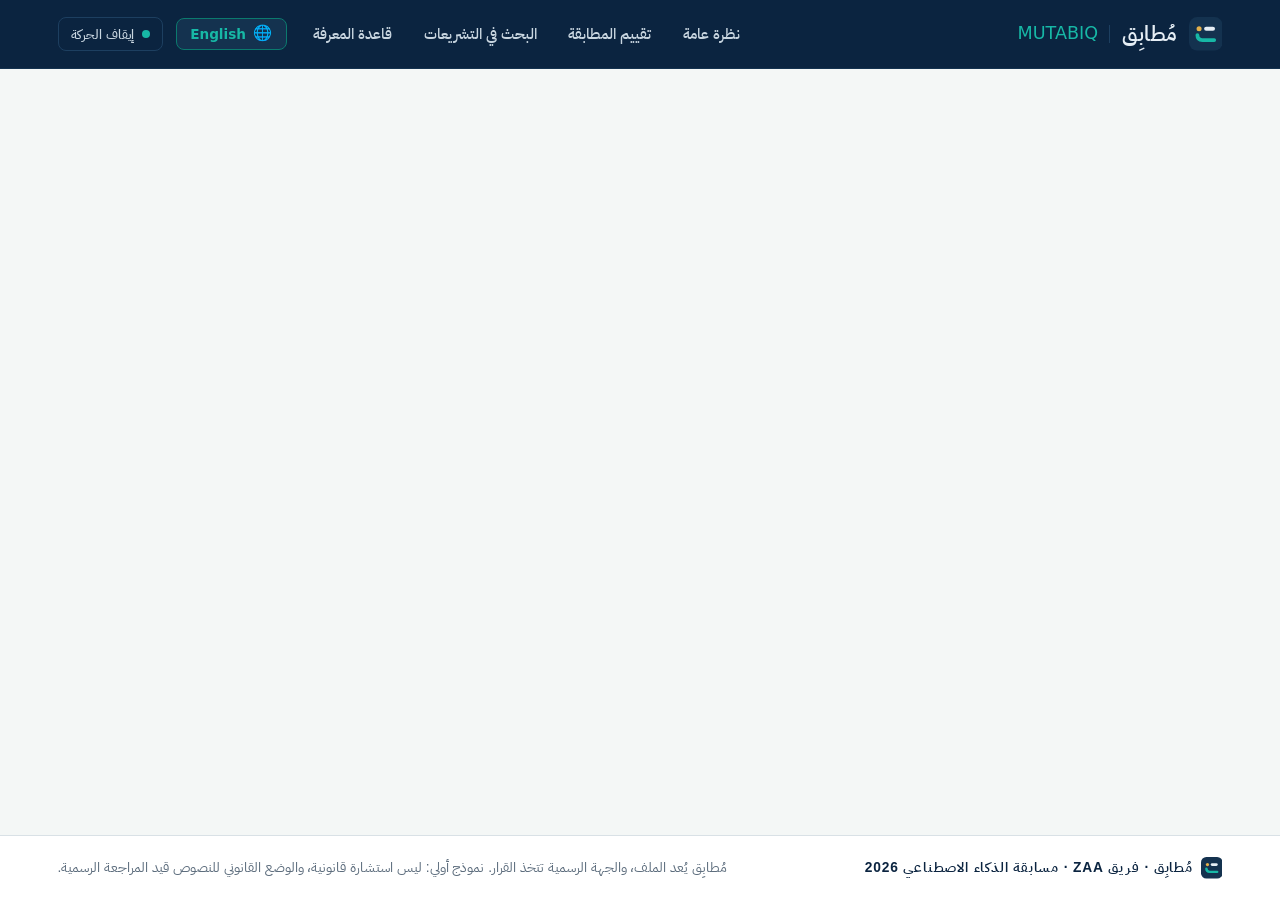
==== commit b6b19a28: "feat: implement 2-stage input assessment and TRC type approval form" ====
--- a/web/index.html
+++ b/web/index.html
@@ -1,12 +1,14 @@
 <!doctype html>
-<html lang="en">
+<html lang="ar" dir="rtl">
 <head>
   <meta charset="utf-8">
   <meta name="viewport" content="width=device-width, initial-scale=1">
-  <meta name="description" content="MUTABIQ: every requirement, backed by evidence. Regulatory compliance and application preparation for products entering the Jordanian market.">
+  <meta name="description" content="مُطابِق: كل متطلب، له دليل. الامتثال التنظيمي وإعداد طلبات المطابقة للمنتجات الداخلة إلى السوق الأردني.">
   <meta name="theme-color" content="#0b2440">
   <link rel="icon" href="favicon.svg" type="image/svg+xml">
-  <title>MUTABIQ</title>
+  <title>مُطابِق · كل متطلب، له دليل</title>
+  <link rel="preload" href="fonts/IBMPlexSansArabic-600-arabic.woff2" as="font" type="font/woff2" crossorigin>
+  <link rel="preload" href="fonts/IBMPlexSansArabic-400-arabic.woff2" as="font" type="font/woff2" crossorigin>
   <link rel="preload" href="fonts/IBMPlexSans-700-latin.woff2" as="font" type="font/woff2" crossorigin>
   <link rel="preload" href="fonts/IBMPlexSans-400-latin.woff2" as="font" type="font/woff2" crossorigin>
   <link rel="stylesheet" href="fonts/fonts.css">
@@ -14,30 +16,33 @@
   <script type="module" src="js/app.mjs"></script>
 </head>
 <body>
-  <a class="skip-link" href="#main">Skip to content</a>
+  <a class="skip-link" href="#main">الانتقال إلى المحتوى</a>
 
   <header class="site-header">
     <div class="wrap header-row">
-      <a class="brand" href="#/" data-route-link aria-label="MUTABIQ, overview">
+      <a class="brand" href="#/" data-route-link aria-label="مُطابِق · الرئيسية">
         <svg class="brand-mark" viewBox="0 0 40 40" aria-hidden="true" focusable="false">
           <rect class="mark-tile" width="40" height="40" rx="10"/>
           <circle class="mark-dot" cx="12" cy="14" r="3"/><rect class="mark-bar" x="18" y="11.5" width="13" height="5" rx="2.5"/>
           <path class="mark-check" d="M10 21.5Q10 27.5 16 27.5H30"/>
         </svg>
-        <span class="wordmark">MUTABIQ</span><span class="wordmark-ar" lang="ar" dir="rtl">مُطابِق</span>
+        <span class="wordmark-brand">مُطابِق</span><span class="wordmark-sub">MUTABIQ</span>
       </a>
       <button class="menu-button" type="button" aria-expanded="false" aria-controls="site-nav">
-        <span class="menu-icon" aria-hidden="true"></span><span class="menu-label">Menu</span>
+        <span class="menu-icon" aria-hidden="true"></span><span class="menu-label">القائمة</span>
       </button>
       <nav id="site-nav" class="site-nav" aria-label="Main">
         <ul>
-          <li><a href="#/" data-route-link data-route="home">Overview</a></li>
-          <li><a href="#/assessment" data-route-link data-route="assessment">Assessment</a></li>
-          <li><a href="#/ask" data-route-link data-route="ask">Evidence search</a></li>
-          <li><a href="#/sources" data-route-link data-route="sources">Knowledge base</a></li>
+          <li><a href="#/" data-route-link data-route="home">نظرة عامة</a></li>
+          <li><a href="#/assessment" data-route-link data-route="assessment">تقييم المطابقة</a></li>
+          <li><a href="#/ask" data-route-link data-route="ask">البحث في التشريعات</a></li>
+          <li><a href="#/sources" data-route-link data-route="sources">قاعدة المعرفة</a></li>
         </ul>
+        <button class="lang-toggle" type="button" aria-label="التبديل إلى اللغة الإنجليزية (Switch to English)">
+          <span class="lang-globe" aria-hidden="true">🌐</span><span class="lang-label">English</span>
+        </button>
         <button class="motion-toggle" type="button" aria-pressed="false">
-          <span class="motion-dot" aria-hidden="true"></span><span class="motion-label">Pause motion</span>
+          <span class="motion-dot" aria-hidden="true"></span><span class="motion-label">إيقاف الحركة</span>
         </button>
       </nav>
     </div>
@@ -46,7 +51,7 @@
   <div class="stage">
     <main id="main" class="route" tabindex="-1">
       <noscript>
-        <div class="wrap"><p class="lede">MUTABIQ needs JavaScript to run. The knowledge base is listed in <code>data/sources/registry.yaml</code>.</p></div>
+        <div class="wrap"><p class="lede">يحتاج مُطابِق إلى تفعيل JavaScript للعمل.</p></div>
       </noscript>
     </main>
     <div class="cover" aria-hidden="true" hidden>
@@ -66,9 +71,9 @@
           <circle class="mark-dot" cx="12" cy="14" r="3"/><rect class="mark-bar" x="18" y="11.5" width="13" height="5" rx="2.5"/>
           <path class="mark-check" d="M10 21.5Q10 27.5 16 27.5H30"/>
         </svg>
-        <strong>MUTABIQ</strong> · Team ZAA · AI Quest 2026
+        <strong class="footer-brand-text">مُطابِق · فريق ZAA · مسابقة الذكاء الاصطناعي 2026</strong>
       </p>
-      <p class="footer-note">MUTABIQ prepares the file. The authority makes the decision. Prototype: not legal advice, and the legal status of every source is still unverified.</p>
+      <p class="footer-note">مُطابِق يُعد الملف، والجهة الرسمية تتخذ القرار. نموذج أولي: ليس استشارة قانونية، والوضع القانوني للنصوص قيد المراجعة الرسمية.</p>
     </div>
   </footer>
 </body>
--- a/web/styles.css
+++ b/web/styles.css
@@ -77,18 +77,23 @@
 .header-row { min-height: var(--header-h); display: flex; align-items: center; gap: 1.5rem; }
 .brand { display: inline-flex; align-items: center; gap: 0.7rem; text-decoration: none; color: var(--on-dark); }
 .brand:hover { color: #fff; }
-.wordmark { font: 700 1.3rem/1 var(--sans); letter-spacing: 0.08em; }
-.wordmark-ar { font: 500 1.25rem/1 var(--arabic); color: var(--teal); padding-inline-start: 0.7rem; border-inline-start: 1px solid var(--navy-3); }
-.site-nav { margin-left: auto; display: flex; align-items: center; gap: 1rem; }
+.wordmark, .wordmark-brand { font: 700 1.3rem/1 var(--arabic); letter-spacing: 0.02em; }
+.wordmark-ar, .wordmark-sub { font: 500 1.1rem/1 var(--sans); color: var(--teal); padding-inline-start: 0.7rem; border-inline-start: 1px solid var(--navy-3); }
+html[lang='en'] .wordmark-brand { font-family: var(--sans); letter-spacing: 0.08em; }
+html[lang='en'] .wordmark-sub { font-family: var(--arabic); }
+.site-nav { margin-inline-start: auto; display: flex; align-items: center; gap: 0.8rem; }
 .site-nav ul { display: flex; gap: 0.25rem; list-style: none; margin: 0; padding: 0; }
 .site-nav a { display: block; padding: 0.5rem 0.85rem; border-radius: 8px; text-decoration: none; color: var(--on-dark-muted); font-weight: 500; font-size: 0.95rem; }
 .site-nav a:hover { color: #fff; background: var(--navy-2); }
 .site-nav a[aria-current='page'] { color: var(--navy); background: var(--teal); }
+.lang-toggle { display: inline-flex; align-items: center; gap: 0.45rem; background: var(--navy-2); color: var(--teal); border: 1px solid var(--teal-deep); border-radius: 8px; padding: 0.42rem 0.85rem; font: 600 0.85rem var(--sans); cursor: pointer; transition: all 0.2s var(--ease); }
+.lang-toggle:hover { background: var(--teal); color: var(--navy); border-color: var(--teal); }
+.lang-globe { font-size: 0.95rem; line-height: 1; }
 .motion-toggle { display: inline-flex; align-items: center; gap: 0.5rem; background: transparent; color: var(--on-dark-muted); border: 1px solid var(--navy-3); border-radius: 8px; padding: 0.42rem 0.75rem; font: 500 0.82rem var(--sans); cursor: pointer; }
 .motion-toggle:hover { color: #fff; border-color: var(--on-dark-muted); }
 .motion-dot { width: 0.5rem; height: 0.5rem; border-radius: 50%; background: var(--teal); }
 .motion-toggle[aria-pressed='true'] .motion-dot { background: transparent; box-shadow: inset 0 0 0 2px var(--on-dark-muted); }
-.menu-button { display: none; margin-left: auto; align-items: center; gap: 0.6rem; background: var(--navy-2); color: var(--on-dark); border: 0; border-radius: 8px; padding: 0.55rem 0.9rem; font: 500 0.95rem var(--sans); cursor: pointer; }
+.menu-button { display: none; margin-inline-start: auto; align-items: center; gap: 0.6rem; background: var(--navy-2); color: var(--on-dark); border: 0; border-radius: 8px; padding: 0.55rem 0.9rem; font: 500 0.95rem var(--sans); cursor: pointer; }
 .menu-icon, .menu-icon::before, .menu-icon::after { display: block; width: 1.05rem; height: 2px; background: currentColor; border-radius: 2px; position: relative; transition: transform 0.2s var(--ease); }
 .menu-icon::before, .menu-icon::after { content: ''; position: absolute; left: 0; }
 .menu-icon::before { top: -6px; } .menu-icon::after { top: 6px; }
@@ -516,3 +521,249 @@
 @media (prefers-reduced-motion: reduce) {
   *, *::before, *::after { animation: none !important; transition-duration: 0.01ms !important; scroll-behavior: auto !important; }
 }
+
+/* ------------------------------------------------------------------------- RTL Layout & Arabic Typography */
+html[dir='rtl'] {
+  --sans: 'IBM Plex Sans Arabic', 'Segoe UI', Tahoma, system-ui, sans-serif;
+}
+html[dir='rtl'] body {
+  font-family: var(--arabic);
+}
+html[dir='rtl'] h1,
+html[dir='rtl'] h2,
+html[dir='rtl'] h3 {
+  letter-spacing: normal;
+  font-family: var(--arabic);
+}
+html[dir='rtl'] .eyebrow {
+  letter-spacing: 0.04em;
+}
+html[dir='rtl'] .skip-link {
+  left: auto;
+  right: 1rem;
+}
+html[dir='rtl'] .tagline-ar {
+  width: auto;
+}
+html[dir='rtl'] .button .icon-arrow,
+html[dir='rtl'] .button-primary svg,
+html[dir='rtl'] .actions a.button-primary svg {
+  transform: scaleX(-1);
+}
+html[dir='rtl'] .io-engine .arrow {
+  transform: scaleX(-1);
+}
+html[dir='rtl'] .inputs > div + div {
+  border-inline-start: 1px solid var(--border);
+  padding-inline-start: 2rem;
+}
+html[dir='rtl'] .findings dd.src {
+  text-align: start;
+}
+
+/* ------------------------------------------------------------------------- 2-Stage Inputs & TRC Form Styles */
+.inputs-2stage {
+  display: flex;
+  flex-direction: column;
+  gap: 1.5rem;
+}
+.stage-card {
+  padding: 1.5rem;
+  border-radius: var(--radius, 12px);
+  background: var(--surface, #ffffff);
+  border: 1px solid var(--border, #e2e8f0);
+}
+.stage-head {
+  display: flex;
+  justify-content: space-between;
+  align-items: center;
+  margin-bottom: 1.2rem;
+  padding-bottom: 0.8rem;
+  border-bottom: 1px solid var(--border, #e2e8f0);
+}
+.stage-badge {
+  display: flex;
+  align-items: center;
+  gap: 0.6rem;
+  font-size: var(--step-0, 1.1rem);
+  color: var(--navy, #0b2440);
+}
+.stage-badge .n {
+  display: inline-flex;
+  align-items: center;
+  justify-content: center;
+  width: 1.8rem;
+  height: 1.8rem;
+  border-radius: 50%;
+  background: var(--teal, #008080);
+  color: #ffffff;
+  font-weight: 700;
+  font-size: 0.9rem;
+}
+.company-profile-preview {
+  display: flex;
+  flex-direction: column;
+  gap: 0.8rem;
+}
+.cpp-main {
+  display: flex;
+  justify-content: space-between;
+  align-items: baseline;
+  flex-wrap: wrap;
+  gap: 0.5rem;
+}
+.cpp-name {
+  display: flex;
+  align-items: center;
+  gap: 0.6rem;
+  font-size: 1.15rem;
+}
+.cpp-meta {
+  display: grid;
+  grid-template-columns: repeat(auto-fit, minmax(220px, 1fr));
+  gap: 0.6rem 1.2rem;
+  padding: 1rem;
+  background: var(--bg-alt, #f8fafc);
+  border-radius: 8px;
+  font-size: 0.92rem;
+}
+.meta-label {
+  color: var(--muted, #64748b);
+  margin-inline-end: 0.3rem;
+  font-weight: 500;
+}
+.company-edit-form {
+  padding: 0.5rem 0;
+}
+.form-grid {
+  display: grid;
+  grid-template-columns: repeat(auto-fit, minmax(240px, 1fr));
+  gap: 0.8rem 1.2rem;
+}
+.form-full {
+  grid-column: 1 / -1;
+}
+.button-sm {
+  padding: 0.4rem 0.8rem;
+  font-size: 0.88rem;
+}
+.stage-grid {
+  display: grid;
+  grid-template-columns: 1fr 1.2fr;
+  gap: 1.8rem;
+}
+@media (max-width: 58rem) {
+  .stage-grid {
+    grid-template-columns: 1fr;
+  }
+}
+.input-action-group {
+  display: flex;
+  gap: 0.5rem;
+  align-items: center;
+}
+.input-action-group input {
+  flex: 1;
+}
+.input-inline {
+  display: inline-flex;
+  align-items: center;
+  gap: 0.4rem;
+}
+.input-inline input {
+  text-align: center;
+  font-weight: 600;
+}
+
+/* Official TRC Form (Annex 1) Styles */
+.trc-form-container {
+  padding: 2rem;
+  background: #ffffff;
+  border: 2px solid var(--navy-2, #1b3a5b);
+  border-radius: 8px;
+  box-shadow: 0 4px 15px rgba(0, 0, 0, 0.05);
+}
+.trc-form-header {
+  border-bottom: 2px solid var(--navy, #0b2440);
+  padding-bottom: 1.2rem;
+  margin-bottom: 1.5rem;
+}
+.trc-header-top {
+  display: flex;
+  justify-content: space-between;
+  align-items: center;
+  flex-wrap: wrap;
+  gap: 1rem;
+}
+.trc-official-title {
+  font-size: 1.25rem;
+  font-weight: 700;
+  color: var(--navy, #0b2440);
+  margin: 0 0 0.4rem 0;
+}
+.trc-form-section {
+  margin-bottom: 1.5rem;
+}
+.trc-sec-title {
+  background: var(--navy, #0b2440);
+  color: #ffffff;
+  padding: 0.45rem 0.8rem;
+  font-size: 0.95rem;
+  margin: 0 0 0.5rem 0;
+  border-radius: 4px;
+}
+.trc-checkbox-row {
+  display: flex;
+  gap: 1.5rem;
+  padding: 0.5rem 0;
+  flex-wrap: wrap;
+}
+.trc-chk {
+  display: inline-flex;
+  align-items: center;
+  gap: 0.4rem;
+  font-weight: 500;
+}
+.trc-table {
+  width: 100%;
+  border-collapse: collapse;
+  font-size: 0.92rem;
+  margin-bottom: 0.5rem;
+}
+.trc-table th,
+.trc-table td {
+  border: 1px solid #cbd5e1;
+  padding: 0.55rem 0.75rem;
+  text-align: start;
+}
+.trc-table th {
+  background: #f1f5f9;
+  font-weight: 600;
+  color: var(--navy, #0b2440);
+}
+.trc-fees-box {
+  background: #f8fafc;
+  border: 1px dashed var(--teal, #008080);
+  padding: 1rem;
+  border-radius: 6px;
+}
+.fees-summary-grid {
+  display: flex;
+  justify-content: space-around;
+  align-items: center;
+  flex-wrap: wrap;
+  gap: 1rem;
+  font-size: 1.05rem;
+}
+.badge-total {
+  background: var(--teal, #008080);
+  color: #ffffff;
+  padding: 0.2rem 0.6rem;
+  border-radius: 4px;
+}
+@media print {
+  .site-header, .site-footer, .flow, .tabs, .app-bar, .panel-foot { display: none !important; }
+  .trc-form-container { border: none !important; box-shadow: none !important; padding: 0 !important; }
+}
+
+
